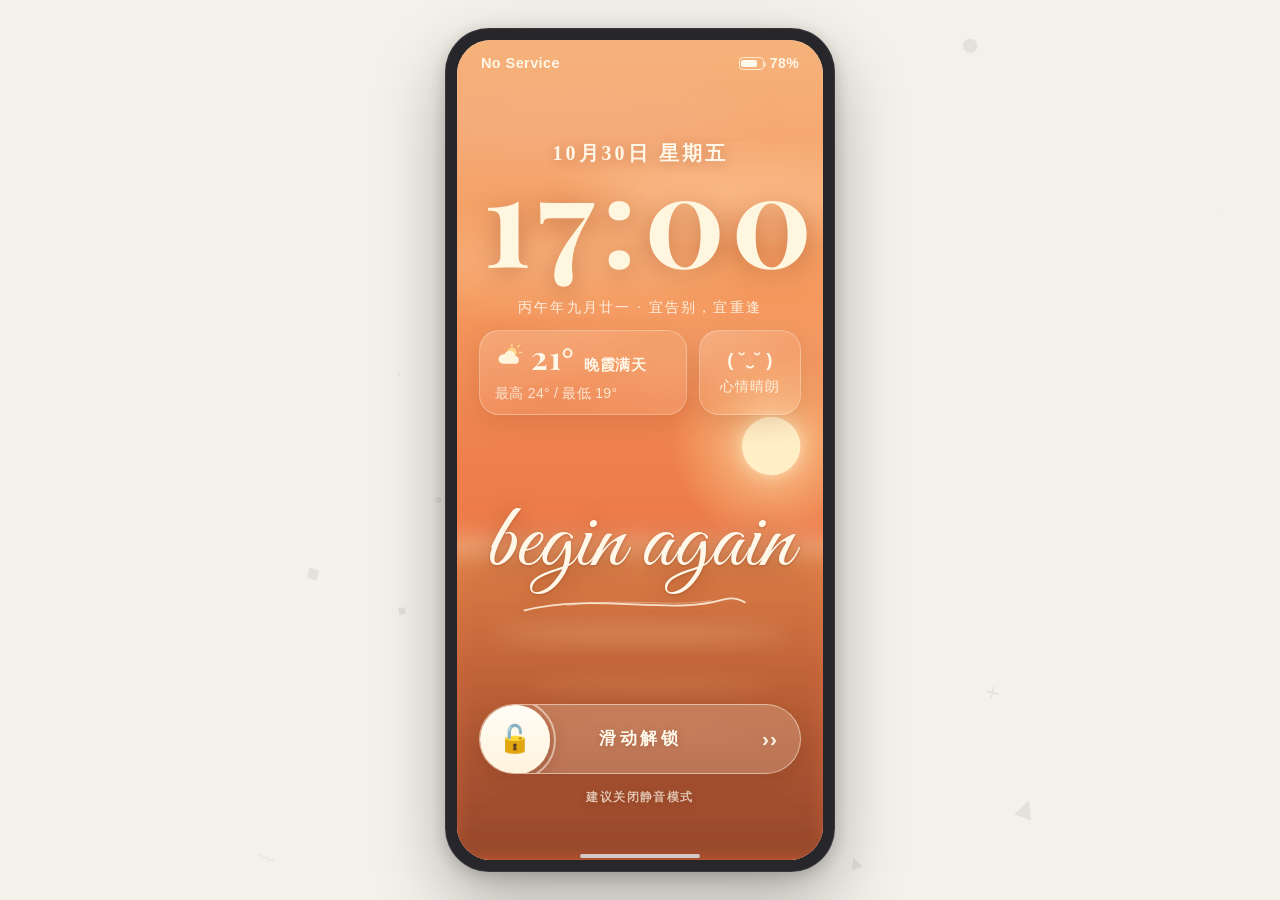
==== index.html @ 0c3914eb "audit: audio recovery, stale comments, dead css -> index.html" ====
<!DOCTYPE html>
<html lang="zh-CN">
<head>
<meta charset="UTF-8" />
<meta name="viewport" content="width=device-width, initial-scale=1.0, maximum-scale=1.0, user-scalable=no" />
<title>Begin Again</title>
<meta name="description" content="一只送给同事们的离职纪念网页小游戏。" />
<link rel="stylesheet" href="style.css?v=20261020p" />
<!-- 工牌照（约 160KB）提前拉取，别等走到终页才开始下载 -->
<link rel="preload" as="image" href="id-photo.svg?v=2" fetchpriority="low" />
</head>
<body>
  <!-- 外框外的孟菲斯几何碎屑（纯装饰，不参与交互） -->
  <div class="decor" id="decor" aria-hidden="true"></div>

  <!-- 穿越预示：短促闪白 -->
  <div class="flash" id="flash" aria-hidden="true"></div>

  <div class="frame-wrap">
    <div class="phone-frame">
      <div class="frame-notch" aria-hidden="true"></div>

      <div class="screen" id="screen">
        <div class="scroll" id="scroll">
          <!-- 各视图由 main.js 从 CONFIG 渲染 -->
          <section class="view" id="view-lock"></section>
          <section class="view bleed" id="view-opening"></section>
          <section class="view" id="view-hall"></section>
          <section class="view" id="view-level1"></section>
          <section class="view" id="view-level2"></section>
          <section class="view" id="view-level3"></section>
          <section class="view" id="view-level4"></section>
          <section class="view" id="view-password"></section>
          <section class="view" id="view-final"></section>
        </div>

        <!-- 音效开关（仅在非开场页显示，避免压住群聊右上角） -->
        <button class="sfx-toggle" id="sfx-toggle" type="button" aria-label="音效开关" aria-pressed="true">
          <svg class="ic-on" viewBox="0 0 24 24" width="17" height="17" aria-hidden="true">
            <path d="M4 9.5v5h3.6L12 18V6L7.6 9.5H4z" fill="currentColor"/>
            <path d="M15.6 9a4.2 4.2 0 0 1 0 6" fill="none" stroke="currentColor" stroke-width="1.7" stroke-linecap="round"/>
            <path d="M18.2 6.6a7.6 7.6 0 0 1 0 10.8" fill="none" stroke="currentColor" stroke-width="1.7" stroke-linecap="round"/>
          </svg>
          <svg class="ic-off" viewBox="0 0 24 24" width="17" height="17" aria-hidden="true">
            <path d="M4 9.5v5h3.6L12 18V6L7.6 9.5H4z" fill="currentColor"/>
            <path d="M16.4 9.6l5 4.8M21.4 9.6l-5 4.8" fill="none" stroke="currentColor" stroke-width="1.7" stroke-linecap="round"/>
          </svg>
        </button>

        <!-- 全局弹窗层（浮窗 / 结果 / 确认框，不算页面跳转） -->
        <div class="overlay" id="overlay">
          <div class="modal-card" id="modal"></div>
        </div>
      </div>

      <div class="frame-homebar" aria-hidden="true"></div>
    </div>
  </div>

<script src="sfx.js?v=20261020p"></script>
<script src="main.js?v=20261020p"></script>
</body>
</html>
---- style.css ----
/* 内嵌子集字体：Playfair Display（数字+冒号，3.8KB）/ Great Vibes（begin again，2KB） */
@font-face{
  font-family:"Playfair Sub";
  src:url("fonts-playfair-subset.woff2") format("woff2");
  font-weight:700; font-style:normal; font-display:swap;
}
@font-face{
  font-family:"Great Vibes Sub";
  src:url("fonts-greatvibes-subset.woff2") format("woff2");
  font-weight:400; font-style:normal; font-display:swap;
}

/* =========================================================
   《begin again》样式表（去重整理版）
   设计语言：米卡其底 + 高饱和撞色，UI 骨架借鉴微信/胶囊
   - 字号阶梯：大头数字 64+ / 标题 24~30 / 正文 15 / 注脚 12~13
   - 阴影克制：只留柔和环境影
   - 颜色全部走 :root CSS 变量（由 main.js 的 THEME 注入）
   ========================================================= */

:root{
  --bg:#F4F0EA; --ink:#1A1A1A; --note:#FFF6D8;
  --muted:#8a8377; --faint:#b6afa3; --card:#ffffff;
  --chatbg:#ededed; --chatheader:#f6f6f6; --self:#95ec69;
  --success:#3DDC84; --danger:#E45D54;
  --frame:#26262b; --frame-radius:44px;
  --radius-sm:12px; --radius-lg:18px; --radius-pill:999px;
  --soft-shadow:0 6px 20px rgba(26,26,26,0.08);
  --lift-shadow:0 14px 34px rgba(26,26,26,0.16);
  --a1:#FFDE59; --a2:#5CE1E6; --a3:#FF5E97; --a4:#A3FF73;
  --cyan:#5CE1E6; --neon:#A3FF73; --purple:#C77DFF;
  --lv-accent:#FFDE59;
}

*{ box-sizing:border-box; }
html,body{ margin:0; padding:0; height:100%; }
html{ overflow:hidden; }
body{
  background:var(--bg);
  font-family:-apple-system,"PingFang SC","HarmonyOS Sans SC","Microsoft YaHei",sans-serif;
  font-size:16px; line-height:1.6; color:var(--ink);
  -webkit-tap-highlight-color:transparent;
  overflow:hidden;
  height:100dvh;
}

/* ---------- 字号阶梯 ---------- */
.t-h1{ font-size:24px; font-weight:800; letter-spacing:.5px; }
.t-body{ font-size:15px; font-weight:400; line-height:1.9; color:#3a362f; }
.t-caption{ font-size:12px; font-weight:400; color:var(--muted); line-height:1.5; }

/* ---------- 孟菲斯碎屑（纯装饰） ---------- */
.decor{ position:fixed; inset:0; overflow:hidden; pointer-events:none; z-index:0; }
.decor i{ position:absolute; display:block; color:rgba(26,26,26,.07); font-style:normal; }

/* ---------- 穿越闪白层 ---------- */
.flash{ position:fixed; inset:0; background:#fff; opacity:0; pointer-events:none; z-index:999; transition:opacity .10s ease; }

/* ---------- 涟漪穿越层（光圈门：扩散铺满 → 收缩消失） ---------- */
.ripple-overlay{ position:absolute; inset:0; pointer-events:none; z-index:200; overflow:hidden; }
.ripple-circle{
  position:absolute; border-radius:50%;
  transform:translate(-50%,-50%) scale(0);
}
/* 实心光圈：一段完整动画——从点击处(--sx,--sy)放大铺满 → 停顿(圆心移到屏幕正中) → 向正中缩小。
   圆心插值完全由 CSS 动画完成，不依赖 JS 时序，首次播放也稳定居中 */
.ripple-circle.iris{ animation:irisGate .9s cubic-bezier(.4,.05,.4,1) forwards; }
@keyframes irisGate{
  0%{ left:var(--sx,50%); top:var(--sy,50%); transform:translate(-50%,-50%) scale(0); }
  44%{ left:var(--sx,50%); top:var(--sy,50%); transform:translate(-50%,-50%) scale(1); }
  56%{ left:50%; top:50%; transform:translate(-50%,-50%) scale(1); }
  100%{ left:50%; top:50%; transform:translate(-50%,-50%) scale(0); }
}
/* 装饰水波环：仅描边，向外扩散淡出 */
.ripple-circle.wave{ background:transparent !important; border:3px solid rgba(255,255,255,.75); }
.ripple-circle.w1{ animation:waveRing .55s ease-out forwards; }
.ripple-circle.w2{ animation:waveRing .55s ease-out .12s forwards; }
@keyframes waveRing{
  0%{ transform:translate(-50%,-50%) scale(0); opacity:.8; }
  100%{ transform:translate(-50%,-50%) scale(.5); opacity:0; }
}

/* ---------- 手机外框 ---------- */
.frame-wrap{ height:100dvh; display:flex; align-items:center; justify-content:center; padding:0; position:relative; z-index:1; overflow:hidden; }
.phone-frame{
  width:390px; height:100dvh; max-height:844px;
  background:var(--frame); border-radius:var(--frame-radius);
  box-shadow:0 30px 70px rgba(0,0,0,0.28), 0 4px 18px rgba(0,0,0,0.18);
  border:1px solid rgba(255,255,255,0.08);
  position:relative; display:flex; flex-direction:column; padding:11px;
}
.frame-notch{ display:none; }
.frame-homebar{
  position:absolute; bottom:13px; left:50%; transform:translateX(-50%);
  height:4px; width:120px; background:#d8d8d8; border-radius:2px; opacity:.9; z-index:5;
}
.screen{ flex:1; background:var(--bg); border-radius:34px; overflow:hidden; position:relative; }
.scroll{ position:absolute; inset:0; }

/* 穿越扭曲动画（斜切 + 爆闪 + 错位抖动，一次 0.8s） */
.phone-frame.glitch{ animation:glitch .8s ease; }
@keyframes glitch{
  0%{ transform:none; filter:none; }
  8%{ transform:skewX(12deg) scaleY(1.04); filter:brightness(2.4) contrast(1.6) saturate(2.2); }
  16%{ transform:skewX(-14deg) scaleX(1.05) translate(8px,-4px); filter:brightness(1.3) hue-rotate(30deg); }
  24%{ transform:skewX(11deg) translate(-9px,5px) scale(1.02); }
  32%{ transform:skewX(-9deg) translate(8px,3px); filter:brightness(1.9) saturate(1.8); }
  44%{ transform:translate(12px,-7px) scaleY(1.02); }
  56%{ transform:translate(-13px,6px) skewX(7deg); }
  70%{ transform:skewX(-6deg) translate(6px,-4px); filter:none; }
  84%{ transform:translate(-4px,2px) skewX(3deg); }
  100%{ transform:none; filter:none; }
}

/* ---------- 视图 ---------- */
.view{
  position:absolute; inset:0; overflow-y:auto; overflow-x:hidden;
  padding:20px 18px 28px;
  opacity:0; visibility:hidden; transition:opacity .28s ease, transform .28s ease;
  transform:translateY(8px); scrollbar-width:none;
}
.view::-webkit-scrollbar{ width:0; height:0; }
.view.active{ opacity:1; visibility:visible; z-index:1; transform:none; }
.view.bleed{ padding:0; }

/* ---------- 音效开关 ---------- */
.sfx-toggle{
  position:absolute; top:12px; right:12px; z-index:150;
  width:34px; height:34px; padding:0; border-radius:999px;
  display:none; align-items:center; justify-content:center;
  background:rgba(255,255,255,.86); border:1px solid rgba(26,26,26,.10);
  color:#1a1a1a; cursor:pointer; font-family:inherit;
  -webkit-backdrop-filter:blur(4px); backdrop-filter:blur(4px);
  transition:opacity .2s ease, transform .12s ease;
}
.screen.sfx-show .sfx-toggle{ display:flex; }
.sfx-toggle:active{ transform:scale(.92); }
.sfx-toggle .ic-off{ display:none; }
.sfx-toggle.muted{ opacity:.5; }
.sfx-toggle.muted .ic-on{ display:none; }
.sfx-toggle.muted .ic-off{ display:block; }
@media(max-width:600px){
  .sfx-toggle{ top:10px; right:10px; width:32px; height:32px; }
}

/* 关卡专用：固定背景层 + 可滚动内容层（背景不随滚动移动） */
#view-level1, #view-level2, #view-level3, #view-level4{ padding:0; overflow:hidden; }
.view-scroll{
  position:absolute; inset:0; overflow-y:auto; overflow-x:hidden;
  padding:20px 18px 28px; scrollbar-width:none; overscroll-behavior:contain;
}
.view-scroll::-webkit-scrollbar{ width:0; height:0; }
.level-bg{ position:absolute; inset:0; z-index:0; overflow:hidden; pointer-events:none; }

/* ---------- 全局弹窗 ---------- */
.overlay{
  position:absolute; inset:0; z-index:200; display:none;
  align-items:center; justify-content:center;
  background:rgba(26,26,26,.38);
  opacity:0; transition:opacity .18s ease;
}
.overlay.show{ display:flex; opacity:1; }
.modal-card{
  position:relative;
  background:linear-gradient(180deg,#ffffff 0%,#faf6f0 100%);
  border-radius:var(--radius-lg); padding:22px 20px;
  width:100%; max-width:320px; max-height:82%; overflow-y:auto; text-align:center;
  box-shadow:var(--lift-shadow); transform:scale(.94); transition:transform .18s ease;
}
.overlay.show .modal-card{ transform:scale(1); }
.modal-card.note-mode{ background:transparent; box-shadow:none; padding:0; max-width:340px; max-height:94%; overflow:visible; }
/* 密码弹窗：弹性自适应，不脱离 overlay 层叠上下文 */
.modal-card.otp-mode{
  max-height:90%; max-width:340px; overflow-y:auto;
}
.overlay.show .modal-card.otp-mode{ transform:scale(1); }
.modal-close{ position:absolute; top:10px; right:12px; font-size:20px; line-height:1; cursor:pointer; background:none; border:none; color:var(--ink); padding:4px; }

/* ---------- 按钮（胶囊、无硬影） ---------- */
.btn{
  display:inline-flex; align-items:center; justify-content:center; gap:8px;
  min-height:48px; padding:0 24px; font-size:15px; font-weight:700; line-height:1.2;
  color:var(--ink); background:transparent; border:2px solid transparent; border-radius:var(--radius-pill);
  cursor:pointer; user-select:none; text-align:center; font-family:inherit;
  transition:transform .12s ease, opacity .2s ease, background .2s ease, box-shadow .2s ease;
}
.btn:active{ transform:scale(.96); }
.btn[disabled]{ opacity:.38; pointer-events:none; }
.btn-primary{ background:var(--ink); color:var(--bg); }
.btn-accent{ background:var(--lv-accent, var(--a1)); color:var(--ink); }
.btn-ghost{ border-color:var(--ink); color:var(--ink); }
.btn-deep{ background:#22463A; color:#fff; }
.btn-block{ width:100%; }
.btn-sm{ min-height:38px; padding:0 16px; font-size:13.5px; }
@media(hover:hover){
  .btn:hover{ transform:translateY(-1px); }
  .btn-primary:hover, .btn-accent:hover{ box-shadow:var(--soft-shadow); }
  .btn:active{ transform:scale(.96); }
}

/* ---------- 关卡页通用 ---------- */
.view-head, .level-head{ position:relative; z-index:1; }
.view-head{ display:flex; align-items:center; gap:12px; margin-bottom:14px; }
.view-head .spacer{ flex:1; }
.level-head{ text-align:center; margin:4px 0 20px; }
.level-head-emoji{ font-size:56px; line-height:1; animation:cardFloat 3s ease-in-out infinite; }
.level-head-title{ font-size:30px; font-weight:800; margin-top:10px; letter-spacing:.5px; }
.level-head-year{ font-size:14px; font-weight:700; color:var(--muted); margin-top:4px; letter-spacing:2px; }
/* 第一、二关：标题与返回按钮沿用大厅的深棕主题色 */
#view-level1 .level-head-title{ color:#6B4520; }
#view-level1 .level-head-year{ color:#A98F72; }
#view-level1 #btn-back{ border-color:#6B4520; color:#6B4520; }
/* 第二关：纯白 */
#view-level2 .level-head-title{ color:#FFFFFF; text-shadow:0 2px 12px rgba(120,90,40,.35); }
#view-level2 .level-head-year{ color:rgba(255,255,255,.82); }
#view-level2 #btn-back{ border-color:#FFFFFF; color:#FFFFFF; }

.story-card{
  position:relative; z-index:1; background:var(--card); border-radius:var(--radius-lg);
  padding:15px 16px; border-left:4px solid var(--lv-accent); margin-bottom:16px;
  box-shadow:var(--soft-shadow);
}
.play-card{
  position:relative; z-index:1; background:var(--card); border-radius:var(--radius-lg);
  padding:18px 16px; margin-bottom:16px; box-shadow:var(--soft-shadow); border:1px solid rgba(0,0,0,.05);
}
.play-title{ text-align:center; font-size:18px; font-weight:800; margin-bottom:8px; color:#2a251f; }

/* 通用弹出动效 / 逐条淡入 */
.pop{ animation:popIn .5s cubic-bezier(.34,1.56,.64,1) both; }
@keyframes popIn{ 0%{ opacity:0; transform:translateY(14px) scale(.96); } 100%{ opacity:1; transform:translateY(0) scale(1); } }
.fade-in{ opacity:0; transform:translateY(12px); transition:opacity 1.15s cubic-bezier(.22,.61,.36,1), transform 1.15s cubic-bezier(.22,.61,.36,1); }
.fade-in.on{ opacity:1; transform:none; }

/* 发光 / 闪烁强调词（全局） */
.glow-word{ font-weight:900; color:#C4890C; animation:glowPulse 1.2s ease-in-out infinite; }
@keyframes glowPulse{ 0%,100%{ text-shadow:0 0 6px rgba(255,200,60,.55); } 50%{ text-shadow:0 0 18px rgba(255,190,40,.95), 0 0 32px rgba(255,170,30,.5); } }
.red-flash{ font-weight:900; color:#D32F2F; animation:redFlash 1s ease-in-out infinite; }
@keyframes redFlash{ 0%,100%{ text-shadow:0 0 4px rgba(211,47,47,.4); } 50%{ text-shadow:0 0 14px rgba(255,60,60,.9), 0 0 26px rgba(255,30,30,.5); } }
.orange-flash{ font-weight:900; color:#FF7A18; animation:orangeFlash 1s ease-in-out infinite; }
@keyframes orangeFlash{
  0%,100%{ text-shadow:0 0 4px rgba(255,122,24,.45); }
  50%{ text-shadow:0 0 14px rgba(255,150,40,.95), 0 0 26px rgba(255,110,0,.55); }
}

/* =========================================================
   页面 A：微信群聊
   ========================================================= */
#view-opening{ background:var(--chatbg); }
.chat{ display:flex; flex-direction:column; min-height:100%; }
.chat-head{
  position:sticky; top:0; z-index:6;
  background:var(--chatheader); border-bottom:1px solid rgba(0,0,0,.06);
  display:flex; align-items:center; justify-content:space-between;
  padding:16px 12px; min-height:56px;
}
.chat-head .nav{ width:28px; font-size:21px; color:var(--ink); text-align:center; line-height:1; flex:0 0 auto; }
.chat-head .gc{ font-weight:600; font-size:16px; letter-spacing:.3px; text-align:center; flex:1; }
.chat-head .more{ width:28px; font-size:15px; color:var(--ink); text-align:center; letter-spacing:2px; flex:0 0 auto; }
.chat-body{ padding:14px 14px 22px; display:flex; flex-direction:column; gap:16px; flex:1; }
.msg{ display:flex; gap:9px; align-items:flex-start; }
.msg.self{ flex-direction:row-reverse; }
.avatar{
  width:40px; height:40px; flex:0 0 auto; border-radius:8px; background:#fff;
  display:flex; align-items:center; justify-content:center; font-size:19px; line-height:1;
  box-shadow:0 1px 3px rgba(0,0,0,.14); overflow:hidden;
}
.bubble{
  max-width:78%; min-width:0; padding:10px 13px; border-radius:10px;
  background:#fff; font-size:15px; line-height:1.6; color:#1a1a1a;
  white-space:pre-line; position:relative; box-shadow:0 1px 2px rgba(0,0,0,.08);
}
.bubble::after{ content:''; position:absolute; top:12px; left:-5px; width:0; height:0; border:5px solid transparent; border-right-color:#fff; border-left:0; }
.msg.self .bubble{ background:var(--self); }
.msg.self .bubble::after{ left:auto; right:-5px; border:5px solid transparent; border-left-color:var(--self); border-right:0; }

/* 点赞：逐个弹出，内嵌气泡里的浅灰小框 */
.like-box{
  margin-top:9px; padding:3px 10px; border-radius:10px;
  background:rgba(0,0,0,.055); display:flex; align-items:center; gap:4px; min-height:24px; width:max-content;
}
.like-count{ font-size:11px; color:var(--muted); margin-left:6px; letter-spacing:.2px; }
.bubble.has-likes{ max-width:82%; }
.like-pop{
  display:inline-block; font-size:15px; line-height:1;
  animation:likePop .5s cubic-bezier(.34,1.56,.64,1) both;
}
@keyframes likePop{ 0%{ transform:scale(0) translateY(5px); opacity:0; } 55%{ transform:scale(1.4) translateY(0); opacity:1; } 100%{ transform:scale(1) translateY(0); opacity:1; } }

/* 系统提示（粉红闪烁） */
.sys-alert{ display:flex; justify-content:center; margin:6px 0 2px; }
.sys-alert .pill{
  font-size:12.5px; font-weight:600; color:var(--danger);
  padding:6px 14px; border-radius:999px; background:rgba(255,94,151,.14);
  animation:warnFlash 1s ease-in-out infinite;
}
@keyframes warnFlash{
  0%,100%{ opacity:1; background:rgba(255,94,151,.14); }
  50%{ opacity:.7; background:rgba(255,94,151,.28); }
}

/* 内心 OS：斜体居中旁白（无框） */
.mono{ text-align:center; margin:6px 8px; }
.mono p{ margin:0; font-style:italic; font-size:14.5px; color:var(--muted); line-height:1.8; }
.mono-b{ display:inline-block; }
.hl{ color:var(--danger); font-weight:900; }

/* 引导：虚线框 + 棕色按钮 */
.guide{ margin:2px 4px 4px; }
.guide .guide-box{
  background:transparent; border:2px dashed rgba(26,26,26,.35); border-radius:16px;
  padding:16px 14px; text-align:center;
}
.guide-text{ font-size:14.5px; color:#7B5A3A; font-weight:700; line-height:1.9; margin-bottom:14px; white-space:pre-line; }
.guide #btn-enter{ background:linear-gradient(135deg,#A9743B 0%,#7E5428 100%); color:#fff; border:none; }

/* =========================================================
   页面 B：回忆大厅（2×2 网格，撞色卡片）
   ========================================================= */
.hall{ position:relative; padding-top:30px; }
/* 三个大小不同、位置不同的光晕 */
.hall-glow{
  position:absolute; top:-46px; left:50%; transform:translateX(-50%);
  width:130%; height:230px; background:radial-gradient(ellipse at top, var(--a3) 0%, rgba(255,94,151,0) 62%);
  opacity:.16; pointer-events:none;
}
.hall-glow.g2{
  top:30%; left:15%; transform:none;
  width:200px; height:200px; border-radius:50%;
  background:radial-gradient(circle, var(--a1) 0%, rgba(255,216,89,0) 65%);
  opacity:.1;
  animation:glowDrift 14s ease-in-out infinite alternate;
}
.hall-glow.g3{
  top:50%; right:10%; transform:none;
  width:260px; height:260px; border-radius:50%;
  background:radial-gradient(circle, var(--purple) 0%, rgba(180,120,255,0) 65%);
  opacity:.08;
  animation:glowDrift 18s ease-in-out infinite alternate-reverse;
}
@keyframes glowDrift{ from{ transform:translate(0,0);} to{ transform:translate(20px,-15px);} }
.hall-decor{ position:absolute; inset:0; overflow:hidden; pointer-events:none; z-index:0; }
.hall-decor i{
  position:absolute; border-radius:50%; opacity:.32; animation:drift 6s ease-in-out infinite;
  box-shadow:0 0 10px rgba(0,0,0,.05);
}
@keyframes drift{ 0%,100%{ transform:translateY(0); } 50%{ transform:translateY(-18px); } }
.hall-title, .hall-sub, .lvl-grid, .hall-door{ position:relative; z-index:1; }
.hall-title{ text-align:center; margin:0 0 8px; font-size:30px; font-weight:900; }
.hall-sub{ text-align:center; margin:0 0 22px; }
.lvl-grid{ display:grid; grid-template-columns:1fr 1fr; gap:18px; }
.level-card{
  border-radius:var(--radius-lg); padding:24px 12px 20px;
  display:flex; flex-direction:column; align-items:center; text-align:center; gap:9px;
  background:var(--lv-accent); color:var(--ink); cursor:pointer;
  box-shadow:var(--soft-shadow); border:1px solid rgba(255,255,255,.35);
  transition:transform .18s cubic-bezier(.34,1.56,.64,1), background .25s ease, box-shadow .2s ease;
}
.level-card.open:hover, .level-card.done:hover{ transform:translateY(-5px); box-shadow:var(--lift-shadow); }
.level-card:active{ transform:scale(.97); }
.level-card.locked{
  background:#ece9e3; color:#b0aaa0; cursor:not-allowed; box-shadow:none; border-color:rgba(0,0,0,.05);
  background-image:repeating-linear-gradient(45deg, rgba(0,0,0,.03) 0 6px, transparent 6px 12px);
}
.level-card.locked:active{ transform:none; }
.level-card.done{ background:var(--lv-accent); border-color:rgba(255,255,255,.65); }
.level-card.just-done{ animation:donePop .55s cubic-bezier(.34,1.56,.64,1); }
@keyframes donePop{ 0%{ transform:scale(1.14); box-shadow:var(--lift-shadow); } 100%{ transform:scale(1); } }
.lc-year{ font-size:12px; font-weight:700; letter-spacing:1px; color:rgba(26,26,26,.5); margin-top:-10px; }
.level-card.locked .lc-year{ color:rgba(176,170,160,.9); }
/* 第四关深绿底，年份用灰白色 */
.level-card:nth-child(4) .lc-year{ color:rgba(255,255,255,.75); }
.level-card:nth-child(4).done .lc-year{ color:rgba(255,255,255,.8); }
.level-card:nth-child(4).locked .lc-year{ color:rgba(176,170,160,.9); }
.lc-emoji{ font-size:47px; line-height:1; animation:cardFloat 3s ease-in-out infinite; }
.level-card.locked .lc-emoji{ animation:none; opacity:.9; }
.level-card.done .lc-emoji{ filter:none; animation:cardFloat 3s ease-in-out infinite; }
.level-card:nth-child(1) .lc-emoji{ animation-delay:0s; }
.level-card:nth-child(2) .lc-emoji{ animation-delay:.4s; }
.level-card:nth-child(3) .lc-emoji{ animation-delay:.8s; }
.level-card:nth-child(4) .lc-emoji{ animation-delay:1.2s; }
@keyframes cardFloat{ 0%,100%{ transform:translateY(0) rotate(-2deg); } 50%{ transform:translateY(-10px) rotate(2deg); } }
.lc-title{ font-size:16px; font-weight:800; color:var(--ink); }
/* 各关标题与碎片文字颜色：与主题色适配 */
.level-card:nth-child(1) .lc-title,
.level-card:nth-child(1) .lc-frag{ color:#1A1A1A; }
.level-card:nth-child(2) .lc-title,
.level-card:nth-child(2) .lc-frag{ color:#08304F; }
.level-card:nth-child(3) .lc-title,
.level-card:nth-child(3) .lc-frag{ color:#6B0A28; }
.level-card:nth-child(4) .lc-title,
.level-card:nth-child(4) .lc-frag{ color:#fff; }
.level-card.locked .lc-title{ color:#b0aaa0; }
.lc-frag{
  display:inline-flex; align-items:center; gap:3px; font-size:11.5px; font-weight:700;
  background:var(--lv-accent); border-radius:999px; padding:4px 11px;
  box-shadow:0 0 0 1px rgba(255,255,255,.5);
}
.level-card.done .lc-frag{ animation:fragPop .5s ease; }
@keyframes fragPop{ 0%{ transform:scale(.5); } 60%{ transform:scale(1.18); } 100%{ transform:scale(1); } }

/* 终极密码门：轻盈神秘风 */
.hall-door{
  margin-top:22px; text-align:center; padding:20px 16px; border-radius:var(--radius-lg);
  border:2px dashed rgba(140,100,220,.3); background:linear-gradient(135deg,rgba(250,248,255,.6),rgba(248,244,252,.5));
  transition:all .3s ease; cursor:not-allowed;
  position:relative; overflow:hidden;
}
.hall-door::before{
  content:""; position:absolute; inset:0;
  background:radial-gradient(circle at 50% 0%, rgba(160,120,255,.06), transparent 70%);
  pointer-events:none;
}
.hall-door .door-ico{ font-size:30px; line-height:1; filter:drop-shadow(0 0 4px rgba(140,100,220,.25)); }
.hall-door .door-title{ font-size:15px; font-weight:700; margin-top:6px; color:rgba(120,90,180,.45); letter-spacing:1px; }
.hall-door .door-sub{ font-size:12px; color:rgba(130,110,170,.35); margin-top:2px; }
.hall-door.ready{
  border:2px solid rgba(140,100,220,.45);
  background:linear-gradient(135deg,rgba(252,250,255,.85),rgba(245,240,252,.75));
  cursor:pointer;
  box-shadow:0 4px 16px rgba(140,100,220,.12), inset 0 0 20px rgba(160,120,255,.04);
}
.hall-door.ready .door-title{ color:rgba(110,70,180,.7); text-shadow:0 0 6px rgba(160,120,255,.2); }
.hall-door.ready .door-sub{ color:rgba(130,100,180,.5); }
.hall-door.ready .door-ico{ animation:doorPulse 1.4s ease-in-out infinite; filter:drop-shadow(0 0 8px rgba(160,120,255,.4)); }
@keyframes doorPulse{ 0%,100%{ transform:scale(1);} 50%{ transform:scale(1.1);} }

/* =========================================================
   关卡 1：拨号
   ========================================================= */
.dial-hint{ text-align:center; font-size:12px; color:var(--muted); margin-bottom:12px; min-height:18px; }
.keypad{ display:grid; grid-template-columns:repeat(3,1fr); gap:8px; margin-bottom:8px; }
.key{
  min-height:48px; font-size:19px; font-weight:600; background:var(--card);
  border:1px solid rgba(0,0,0,.08); border-radius:16px; cursor:pointer; box-shadow:var(--soft-shadow);
  transition:transform .1s ease, background .15s ease; font-variant-numeric:tabular-nums; font-family:inherit; color:var(--ink);
}
.key:active{ transform:scale(.93); background:var(--lv-accent); }
.key.ghost{ background:transparent; box-shadow:none; color:var(--faint); }

.digit-row{ display:flex; justify-content:center; align-items:center; gap:6px; margin:10px 0 4px; }
.digit-box{
  width:28px; height:38px; border:2px solid rgba(26,26,26,.15); border-radius:8px;
  display:flex; align-items:center; justify-content:center; font-size:20px; font-weight:800;
  background:#fff; color:var(--ink); font-variant-numeric:tabular-nums;
}
.digit-box.filled{ border-color:var(--lv-accent); background:var(--lv-accent); }
.digit-sep{ font-size:22px; font-weight:800; color:var(--muted); margin:0 3px; }

/* 电话簿浮窗（便签纸 + 大头针 + 环形倒计时） */
.note{
  position:relative; background:var(--note); border-radius:12px; padding:22px 14px 12px;
  transform:rotate(-1.2deg); box-shadow:var(--lift-shadow);
  animation:noteIn .4s cubic-bezier(.34,1.56,.64,1);
}
@keyframes noteIn{ 0%{ transform:scale(.55) rotate(-8deg); opacity:0; } 100%{ transform:scale(1) rotate(-1.2deg); opacity:1; } }
.note .tape{ position:absolute; top:-9px; left:50%; transform:translateX(-50%); width:66px; height:18px; background:rgba(247,232,192,.9); border:1px solid rgba(26,26,26,.12); border-radius:3px; }
.note .pin{ position:absolute; top:-12px; left:50%; transform:translateX(-50%); font-size:16px; z-index:3; line-height:1; }
.note-close{ position:absolute; top:8px; right:10px; font-size:20px; cursor:pointer; background:none; border:none; color:var(--ink); padding:2px 6px; }
.note-title{ text-align:center; font-weight:800; font-size:16px; margin:0 0 6px; }
.note-timer{ position:relative; width:40px; height:40px; border-radius:50%; margin:4px auto 6px; }
.timer-ring{ position:absolute; inset:0; border-radius:50%; background:conic-gradient(var(--lv-accent) 100%, rgba(0,0,0,.08) 0); transition:background .1s linear; }
.timer-ring::after{ content:''; position:absolute; inset:6px; border-radius:50%; background:var(--note); }
.timer-num{ position:absolute; inset:0; display:flex; align-items:center; justify-content:center; font-size:16px; font-weight:800; color:var(--ink); z-index:1; }
.note-list{ text-align:left; font-size:13px; display:grid; grid-template-columns:1fr 1fr; gap:0 12px; }
.note-list .nr{ display:flex; justify-content:space-between; gap:6px; padding:3px 2px; border-bottom:1px dashed rgba(26,26,26,.18); font-variant-numeric:tabular-nums; }

/* =========================================================
   关卡 2：稿纸 + 倒计时
   ========================================================= */
.paper{ background:#fff; border-radius:12px; padding:16px 14px; font-family:ui-monospace,SFMono-Regular,Consolas,monospace; box-shadow:var(--soft-shadow); border:1px solid rgba(0,0,0,.05); }
.paper-title{ text-align:center; font-weight:700; letter-spacing:1px; margin-bottom:8px; font-size:17px; }
.paper-body{
  white-space:pre-wrap; word-break:break-all; line-height:26px; font-size:15px; letter-spacing:0;
  min-height:156px; max-height:156px; overflow:hidden; position:relative;
}
.cursor{ display:inline-block; width:9px; height:15px; background:var(--ink); vertical-align:-3px; animation:blink 1s steps(1) infinite; }
@keyframes blink{ 50%{ opacity:0; } }
.paper.shake{ animation:shake .1s ease; }
@keyframes shake{ 0%{ transform:translateX(0);} 40%{ transform:translateX(1px);} 60%{ transform:translateX(-1px);} 100%{ transform:translateX(0);} }
.cd{ font-size:15px; font-weight:800; text-align:center; margin:12px 0 4px; font-variant-numeric:tabular-nums; letter-spacing:1px; }
.pbar-wrap{ height:14px; background:rgba(26,26,26,.06); border-radius:999px; overflow:hidden; margin:10px 0 12px; }
.pbar{ height:100%; width:0%; background:var(--lv-accent); border-radius:999px; transition:width .15s ease; }
.done-stamp{ text-align:center; font-weight:900; color:#1a7f4b; font-size:15px; margin-top:6px; }
.l2-count{ text-align:center; font-weight:800; font-size:14px; color:#2a251f; margin-bottom:12px; }
.l2-keybtn{ display:flex; max-width:240px; margin:0 auto; font-size:17px; }
.l2-keybtn .kbd-emoji{ font-size:24px; }

/* =========================================================
   关卡 3：节拍点击（舞台）
   ========================================================= */
.lv3-hint{ text-align:center; white-space:pre-line; line-height:1.7; font-size:13px; color:var(--muted); margin-bottom:10px; }
/* 舞台尺寸：用百分比而非 vw，保证手机框内 / 全屏手机上都正确 */
.stage{
  position:relative;
  width:min(300px, calc(100% - 16px));
  aspect-ratio:1/1; height:auto;
  margin:6px auto 4px; touch-action:manipulation;
}
@supports not (aspect-ratio:1/1){ .stage{ height:300px; } }

/* =========================================================
   关卡 3 视觉人格：去掉白卡片，舞台直接站在 Party 底上
   ========================================================= */
.l3-hud{
  position:relative; z-index:2; display:flex; justify-content:center; gap:8px;
  margin:14px 0 12px;
}
.l3-hud-item{
  flex:1 1 0; min-width:0; text-align:center;
  padding:7px 4px 8px; border-radius:12px;
  background:rgba(30,0,45,.34); border:1px solid rgba(255,255,255,.18);
  -webkit-backdrop-filter:blur(4px); backdrop-filter:blur(4px);
}
.l3-hud-k{ display:block; font-size:10.5px; letter-spacing:1.2px; color:rgba(255,255,255,.62); line-height:1.4; }
.l3-hud-v{
  display:block; font-size:17px; font-weight:800; color:#fff; line-height:1.25;
  font-variant-numeric:tabular-nums; text-shadow:0 1px 8px rgba(255,120,200,.5);
}
.l3-hud-v.bump{ animation:hudBump .32s cubic-bezier(.34,1.56,.64,1); }
@keyframes hudBump{ 0%{ transform:scale(1);} 45%{ transform:scale(1.35);} 100%{ transform:scale(1);} }
.l3-hud-v.rank-S{ color:#A3FF73; }
.l3-hud-v.rank-A{ color:#5CE1E6; }
.l3-hud-v.rank-B{ color:#FFDE59; }
.l3-hud-v.rank-C{ color:#FF9BB5; }

/* 「IT'S SHOW TIME」：亮黄 → 红 → 浅白 循环（不再出现和背景糊在一起的黑色） */
#view-level3 .showtime{ animation:showtimeLv3 1.6s linear infinite; }
@keyframes showtimeLv3{
  0%  { color:#FFE45E; text-shadow:0 0 16px rgba(255,225,90,.95), 0 1px 6px rgba(60,0,80,.5); }
  33% { color:#FF3B4E; text-shadow:0 0 18px rgba(255,60,80,.95), 0 1px 6px rgba(60,0,80,.5); }
  66% { color:#FFFFFF; text-shadow:0 0 14px rgba(255,255,255,.95), 0 1px 6px rgba(60,0,80,.5); }
  100%{ color:#FFE45E; text-shadow:0 0 16px rgba(255,225,90,.95), 0 1px 6px rgba(60,0,80,.5); }
}

/* 节目单：半透明深色玻璃卡，压住花哨背景 */
#view-level3 .story-card{
  background:rgba(38,2,58,.34);
  border-left-color:#FFD1E6;
  border:1px solid rgba(255,255,255,.16);
  -webkit-backdrop-filter:blur(5px); backdrop-filter:blur(5px);
  box-shadow:0 6px 22px rgba(50,0,70,.25);
}
#view-level3 .story-card .t-body{ color:#fff; text-shadow:0 1px 6px rgba(60,0,80,.45); }

/* 节目单海报式标题：字号/字重/字距与前三关一致，只保留白色与投影（否则压不住花哨底） */
#view-level3 .level-head-title{
  font-size:30px; font-weight:800; font-style:normal; letter-spacing:.5px;
  color:#fff;
  text-shadow:0 2px 0 #6A1180, 0 3px 14px rgba(70,0,80,.6), 0 0 22px rgba(255,140,215,.45);
}
#view-level3 .level-head-year{ color:rgba(255,255,255,.9); letter-spacing:3px; }

/* 天鹅绒幕布：闭幕时罩住整个舞台，点 MUSIC 向两侧拉开 */
.stage .velvet-wrap{
  position:absolute; inset:0; z-index:6; overflow:hidden;
  border-radius:18px; pointer-events:none;
  box-shadow:0 12px 32px rgba(60,0,70,.4), inset 0 0 0 1px rgba(255,255,255,.12);
}
.stage .velvet{
  position:absolute; top:0; width:50.5%; height:100%;
  background:#6E0F3A;
  transition:transform 1.15s cubic-bezier(.62,.02,.34,1);
}
.stage .velvet::after{
  content:""; position:absolute; inset:0;
  background:repeating-linear-gradient(90deg, rgba(255,255,255,.10) 0 7px, rgba(0,0,0,.20) 7px 17px);
}
.stage .velvet::before{
  content:""; position:absolute; left:0; right:0; top:0; height:14px;
  background:linear-gradient(180deg, rgba(0,0,0,.32), rgba(0,0,0,0));
}
.stage .velvet.vl{ left:0; }
.stage .velvet.vr{ right:0; }
.stage.opened .velvet.vl{ transform:translateX(-101%); }
.stage.opened .velvet.vr{ transform:translateX(101%); }
.stage.opened .velvet-wrap{ box-shadow:none; }

/* PERFECT 时地板光柱瞬间拔高 */
.bg-3 .floor-glow{ transition:opacity .3s ease, transform .3s ease, filter .3s ease; transform-origin:50% 100%; }
.bg-3.beam .floor-glow{ opacity:1; filter:blur(20px); transform:scaleY(2.4) scaleX(1.3); }

/* Party 底上的说明文字改白 */
#view-level3 .lv3-hint{ color:rgba(255,255,255,.92); text-shadow:0 1px 6px rgba(60,0,80,.5); }
#view-level3 .lv3-progress{ color:rgba(255,255,255,.9); text-shadow:0 1px 6px rgba(60,0,80,.5); }
#view-level3 .view-head{ position:relative; z-index:4; }

@media(max-width:600px){
  #view-level3 .level-head-title{ font-size:30px; }
  .l3-hud-v{ font-size:16px; }
  .l3-hud-item{ padding:6px 2px 7px; }
}

/* =========================================================
   关卡专属背景特效
   ========================================================= */

/* ---------- 第 1 关：办公室晨光（百叶窗光带 + 漂浮小物） ---------- */
.bg-1{ background:linear-gradient(180deg,#FDF5DF 0%,#F6EFDD 45%,#F4F0EA 100%); }
.bg-1 .blinds{
  position:absolute; inset:-30% -50%;
  background:repeating-linear-gradient(112deg,
    rgba(255,255,255,0) 0 42px,
    rgba(255,255,255,.30) 42px 58px,
    rgba(255,240,190,.20) 58px 62px);
  animation:bgDrift 16s ease-in-out infinite alternate;
}
@keyframes bgDrift{ from{ transform:translateX(-4%);} to{ transform:translateX(4%);} }
.bg-1 .float-item{
  position:absolute; opacity:.16; font-style:normal;
  animation:officeFloat 9s ease-in-out infinite;
}
@keyframes officeFloat{ 0%,100%{ transform:translateY(0) rotate(-4deg);} 50%{ transform:translateY(-16px) rotate(5deg);} }
/* 阳光金色尘埃：在百叶窗光带里缓缓上升、闪烁 */
.bg-1 .dust-field{ position:absolute; inset:0; pointer-events:none; overflow:hidden; }
.bg-1 .dust{
  position:absolute; border-radius:50%; background:rgba(255,225,130,.7);
  box-shadow:0 0 3px rgba(255,220,100,.5);
  animation-name:dustRise; animation-timing-function:ease-out; animation-iteration-count:infinite;
}
@keyframes dustRise{
  0%   { transform:translateY(0) scale(.5); opacity:0; }
  15%  { opacity:.8; }
  85%  { opacity:.6; }
  100% { transform:translateY(calc(-1 * var(--rise,200px))) scale(1.2); opacity:0; }
}
/* 拨号按键声波（挂在 screen 上，从按键位置荡开） */
.tap-wave{
  position:absolute; z-index:60; width:150px; height:150px; border-radius:50%; pointer-events:none;
  border:2px solid rgba(230,170,30,.75);
  transform:translate(-50%,-50%) scale(.1);
  animation:tapWave .65s ease-out forwards;
}
@keyframes tapWave{
  0%{ opacity:.85; transform:translate(-50%,-50%) scale(.1);}
  100%{ opacity:0; transform:translate(-50%,-50%) scale(1);}
}

/* ---------- 第 2 关：午后天色（整屏从午后蓝渐变到五点金） ---------- */
/* 天色双层：午后蓝在上、晚霞金在下，用 --warm 交叉淡化 */
.bg-2 .sky{ position:absolute; inset:0; }
.bg-2 .sky-day{
  background:linear-gradient(180deg,#7EC0F5 0%,#BFE3FF 55%,#E9F6FF 100%);
  opacity:calc(1 - var(--warm,0));
}
.bg-2 .sky-dusk{
  background:linear-gradient(180deg,#FF9E5E 0%,#FFC079 55%,#FFE7BC 100%);
  opacity:var(--warm,0);
}
/* 太阳：倒计时开始后沿抛物线从左上划过天顶、落到右上（尺寸放大到 88px） */
.bg-2 .win-sun{
  position:absolute; left:5%; top:25%; margin-left:-44px; width:88px; height:88px; border-radius:50%;
  background:radial-gradient(circle,#FFFBE6 0%,#FFE08A 55%,#FFC24D 78%,rgba(255,190,70,.35) 100%);
  box-shadow:0 0 34px rgba(255,215,105,.9), 0 0 70px rgba(255,196,80,.55);
  opacity:.95;
}
.bg-2.sun-run .win-sun{ animation:sunArc var(--cd,5s) linear forwards; }
.bg-2.sun-freeze .win-sun{ animation-play-state:paused; }
/* 抛物线 y=0.0065*(x-50)^2+12，9 个采样点保证圆润弧线（太阳放大后弧线相应压低） */
@keyframes sunArc{
  0%    { left:5%;     top:25%;   transform:scale(.88); }
  12.5% { left:16.25%; top:19.2%; transform:scale(.91); }
  25%   { left:27.5%;  top:15.4%; transform:scale(.94); }
  37.5% { left:38.75%; top:13.1%; transform:scale(.97); }
  50%   { left:50%;    top:12%;   transform:scale(1);   }
  62.5% { left:61.25%; top:13.1%; transform:scale(.97); }
  75%   { left:72.5%;  top:15.4%; transform:scale(.94); }
  87.5% { left:83.75%; top:19.2%; transform:scale(.91); }
  100%  { left:95%;    top:25%;   transform:scale(.88); }
}
.bg-2 .cloud{ position:absolute; font-size:24px; opacity:.45; animation:cloudDrift linear infinite; z-index:1; }
.bg-2 .cloud.c1{ top:12%; left:-12%; animation-duration:15s; }
.bg-2 .cloud.c2{ top:26%; left:-20%; animation-duration:20s; font-size:18px; animation-delay:-7s; }
.bg-2 .cloud.c3{ top:6%; left:-25%; animation-duration:24s; font-size:15px; animation-delay:-3s; }
@keyframes cloudDrift{ from{ transform:translateX(0);} to{ transform:translateX(460px);} }
.bg-2.danger{ animation:heatEdge .6s ease-in-out infinite; }
@keyframes heatEdge{
  0%,100%{ box-shadow: inset 0 0 50px rgba(255,120,40,.22);}
  50%{ box-shadow: inset 0 0 100px rgba(255,70,30,.45);}
}
.bg-2.overtime{ filter:saturate(.6) brightness(.82); }
/* 敲键迸出的字符火星 */
.spark{
  position:absolute; z-index:60; pointer-events:none; font-weight:900; font-size:14px;
  color:#ffd88a; text-shadow:0 0 6px rgba(255,180,60,.85);
  animation:sparkFly .62s ease-out forwards;
}
@keyframes sparkFly{
  0%{ opacity:1; transform:translate(-50%,-50%) translate(0,0) scale(1);}
  100%{ opacity:0; transform:translate(-50%,-50%) translate(var(--dx),var(--dy)) scale(.4);}
}

/* ---------- 第 3 关：年会舞台（紫粉 Party 底 + 摇摆追光 + 镜面地板） ---------- */
.bg-3{ background:linear-gradient(180deg,#8B2FF0 0%,#C026B8 38%,#E63A96 70%,#FF7A9A 100%); }
.bg-3 .curtain{
  position:absolute; inset:0;
  background:repeating-linear-gradient(90deg, rgba(60,0,80,.14) 0 26px, rgba(255,255,255,.07) 26px 52px);
}
.bg-3 .spots{ position:absolute; inset:0; opacity:.6; transition:opacity .4s ease; }
.bg-3.live .spots{ opacity:1; animation:beatPulse .9s ease-in-out infinite; }
@keyframes beatPulse{ 0%,100%{ opacity:.62;} 50%{ opacity:1;} }
.bg-3 .spot{
  position:absolute; top:-6%; width:180px; height:80%;
  transform-origin:50% 0%;
  clip-path:polygon(44% 0,56% 0,100% 100%,0 100%);
  filter:blur(7px); mix-blend-mode:screen;
}
.spot-l{ left:5%; background:linear-gradient(180deg, rgba(120,240,255,.55), rgba(92,225,230,.18) 55%, transparent 80%); animation:spotSwayL 3.1s ease-in-out infinite alternate; }
.spot-c{ left:50%; margin-left:-90px; background:linear-gradient(180deg, rgba(255,255,255,.6), rgba(255,94,151,.22) 55%, transparent 80%); animation:spotSwayC 2.6s ease-in-out infinite alternate; }
.spot-r{ right:5%; background:linear-gradient(180deg, rgba(230,150,255,.55), rgba(199,125,255,.18) 55%, transparent 80%); animation:spotSwayR 2.9s ease-in-out infinite alternate; }
@keyframes spotSwayL{ from{ transform:rotate(-9deg);} to{ transform:rotate(11deg);} }
@keyframes spotSwayC{ from{ transform:rotate(7deg);} to{ transform:rotate(-7deg);} }
@keyframes spotSwayR{ from{ transform:rotate(10deg);} to{ transform:rotate(-10deg);} }
.bg-3 .floor-glow{ position:absolute; bottom:2%; width:52%; height:13%; border-radius:50%; filter:blur(16px); opacity:.5; }
.floor-glow.g1{ left:2%; background:#5CE1E6; }
.floor-glow.g2{ left:24%; background:#FFD1E6; }
.floor-glow.g3{ right:2%; background:#D9A6FF; }
.bg-3 .stage-floor{
  position:absolute; left:0; right:0; bottom:0; height:20%;
  background:linear-gradient(180deg, transparent, rgba(120,20,130,.22) 40%, rgba(70,8,80,.55));
}
/* Party 底上的页头文字：白色才看得清 */
#view-level3 .level-head-title{ color:#fff; text-shadow:0 2px 12px rgba(70,0,80,.5); }
/* 第四关：深绿底 + 白字 */
#view-level4 .level-head-title{ color:#FFFFFF; text-shadow:0 2px 14px rgba(0,0,0,.35); }
#view-level4 .level-head-year{ color:rgba(220,255,238,.8); }
#view-level4 #btn-back{ border-color:rgba(255,255,255,.85); color:#FFFFFF; }
#view-level3 .level-head-year{ color:rgba(255,255,255,.92); }
#view-level3 .btn-ghost{
  color:#fff; border-color:rgba(255,255,255,.65); background:rgba(255,255,255,.14);
}
.bg-3 .aud-star{
  position:absolute; border-radius:50%; background:rgba(255,255,255,.85);
  animation:audTwinkle 3s ease-in-out infinite;
}
@keyframes audTwinkle{ 0%,100%{ opacity:.08;} 50%{ opacity:.55;} }
/* PERFECT：舞台中心光波 + 音符飞起（挂在 stage 内） */
.stage-wave{
  position:absolute; left:50%; top:50%; width:150px; height:150px; margin:-75px 0 0 -75px;
  border:3px solid rgba(255,255,255,.9); border-radius:50%; pointer-events:none;
  animation:stageWave .7s ease-out forwards;
}
@keyframes stageWave{ 0%{ transform:scale(.3); opacity:.95;} 100%{ transform:scale(2.2); opacity:0;} }
.note-fly{
  position:absolute; left:50%; top:50%; pointer-events:none; font-size:18px;
  animation:noteFly 1s ease-out forwards;
}
@keyframes noteFly{
  0%{ opacity:0; transform:translate(-50%,-50%) translateY(0) translateX(0) scale(.6);}
  20%{ opacity:1;}
  100%{ opacity:0; transform:translate(-50%,-50%) translateY(-95px) translateX(var(--nx,0)) scale(1.2);}
}

/* ---------- 第 4 关：黄昏回忆（暖橙夕阳 + 极淡回忆） ---------- */
.bg-4{ background:linear-gradient(180deg,#26432F 0%,#18301F 45%,#0D1F14 100%); }
.bg-4 .sun{
  position:absolute; top:4%; right:-10%; width:170px; height:170px; border-radius:50%;
  background:radial-gradient(circle, rgba(206,255,226,.34), rgba(150,230,190,.12) 55%, transparent 72%);
}
.bg-4 .rays{
  position:absolute; inset:-30% -50%;
  background:repeating-linear-gradient(108deg,
    rgba(255,255,255,0) 0 70px, rgba(198,255,224,.07) 70px 92px);
  animation:bgDrift 24s ease-in-out infinite alternate;
}
.bg-4 .memo{
  position:absolute; font-style:normal; font-size:18px;
  animation:memoRise linear infinite;
}
@keyframes memoRise{
  0%{ top:102%; opacity:0; transform:translateX(0) rotate(-6deg);}
  12%{ opacity:.11;}
  88%{ opacity:.11;}
  100%{ top:-12%; opacity:0; transform:translateX(26px) rotate(8deg);}
}
.bg-4 .dust{
  position:absolute; border-radius:50%; background:rgba(255,255,255,.8);
  animation:dustFloat 7s ease-in-out infinite;
}
@keyframes dustFloat{ 0%,100%{ transform:translateY(0); opacity:.25;} 50%{ transform:translateY(-22px); opacity:.5;} }
/* 游戏区半透明暖白磨砂底：把背景回忆柔化，物品卡片不被干扰 */
#view-level4 #l4-game{
  position:relative; z-index:1;
  background:rgba(255,252,246,.9);
  border:1px solid rgba(255,255,255,.75);
  box-shadow:0 10px 26px rgba(6,24,14,.22);
  border-radius:var(--radius-lg);
  padding:14px 10px 10px;
  -webkit-backdrop-filter:blur(4px); backdrop-filter:blur(4px);
}

.ring{
  position:absolute; left:50%; top:50%;
  width:150px; height:150px; margin:-75px 0 0 -75px;
  border:6px solid var(--action-color, var(--a3)); border-radius:50%;
  transform:scale(1.6); opacity:.9;
}
.bull{
  position:absolute; left:50%; top:50%;
  width:124px; height:124px; margin:-62px 0 0 -62px;
  background:transparent; border:5px dashed var(--action-color, var(--a3)); border-radius:50%;
  animation:bullGlow 1.4s ease-in-out infinite;
}
@keyframes bullGlow{ 0%,100%{ box-shadow:0 0 4px rgba(0,0,0,.05); opacity:.75; } 50%{ box-shadow:0 0 18px var(--action-color, var(--a3)); opacity:1; } }
.action-emoji{ position:absolute; left:50%; top:50%; transform:translate(-50%,-50%); font-size:58px; line-height:1; pointer-events:none; }
.action-emoji.dance{ animation:dance .5s ease-in-out infinite; }
@keyframes dance{
  0%,100%{ transform:translate(-50%,-50%) rotate(-5deg); } 25%{ transform:translate(-45%,-53%) rotate(4deg); }
  50%{ transform:translate(-55%,-50%) rotate(-4deg); } 75%{ transform:translate(-50%,-47%) rotate(5deg); }
}

.verdict{
  position:absolute; top:auto; right:auto; left:auto; bottom:auto;
  font-size:15px; font-weight:900; padding:5px 14px; background:var(--card); border-radius:999px;
  box-shadow:var(--soft-shadow); display:none; z-index:8;
}
.verdict.perfect{ display:block; background:var(--success); color:#fff; box-shadow:0 4px 12px rgba(61,220,132,.4); animation:verdictPop .35s cubic-bezier(.34,1.56,.64,1) both; }
.verdict.miss{ display:block; background:var(--danger); color:#fff; box-shadow:0 4px 12px rgba(228,93,84,.4); animation:verdictPop .35s cubic-bezier(.34,1.56,.64,1) both; }
@keyframes verdictPop{ 0%{ transform:scale(0) translateY(6px); } 60%{ transform:scale(1.15) translateY(0); } 100%{ transform:scale(1) translateY(0); } }
/* 喝彩词长短不一，长词自动缩一档，保证小屏不挤出舞台 */
.verdict[data-len="7"]{ font-size:13.5px; padding:5px 12px; }
.verdict[data-len="8"], .verdict[data-len="9"]{ font-size:12.5px; padding:5px 10px; }
/* 四个角位以「舞台中心」为锚点向内收，贴着动作 emoji 的四个对角，
   不再顶到舞台外角（原来是 top:-6px / right:-4px，离中心太远） */
.verdict.corner-tr{ left:50%; top:50%;    margin-left:14px;  margin-top:-74px; }
.verdict.corner-tl{ right:50%; top:50%;   margin-right:14px; margin-top:-74px; }
.verdict.corner-br{ left:50%; bottom:50%; margin-left:14px;  margin-bottom:-74px; }
.verdict.corner-bl{ right:50%; bottom:50%;margin-right:14px; margin-bottom:-74px; }
/* 小屏舞台变窄时再往里收一点，避免长词（EXCELLENT）顶出舞台 */
@media (max-width:360px){
  .verdict.corner-tr{ margin-left:8px;  margin-top:-70px; }
  .verdict.corner-tl{ margin-right:8px; margin-top:-70px; }
  .verdict.corner-br{ margin-left:8px;  margin-bottom:-70px; }
  .verdict.corner-bl{ margin-right:8px; margin-bottom:-70px; }
}

.lv3-progress{ text-align:center; white-space:pre-line; line-height:1.7; font-size:13px; color:var(--muted); margin-top:6px; }
.lv3-actions{ display:flex; justify-content:center; margin-top:10px; }
.l3-music{ max-width:190px; animation:discoBtn 1.6s ease-in-out infinite; }
@keyframes discoBtn{
  0%,100%{ background:var(--a3); box-shadow:0 0 14px rgba(255,94,151,.55); }
  20%{ background:var(--cyan); box-shadow:0 0 14px rgba(92,225,230,.55); }
  40%{ background:var(--a1); box-shadow:0 0 14px rgba(255,222,89,.55); }
  60%{ background:var(--neon); box-shadow:0 0 14px rgba(163,255,115,.55); }
  80%{ background:var(--purple); box-shadow:0 0 14px rgba(199,125,255,.55); }
}

/* =========================================================
   关卡 4：打包（三排选项 + 行李箱）
   ========================================================= */
.lv4-options{ display:block; margin:8px 0 2px; }
.opt-row{ display:flex; justify-content:center; gap:10px; margin-bottom:12px; }
.opt-row.mid{ gap:18px; }
.opt-row .opt{ flex:0 0 auto; }
.opt{
  display:flex; flex-direction:column; align-items:center; justify-content:center; gap:4px;
  min-width:65px; min-height:78px; padding:12px 9px; background:var(--tint, #fff); border:none;
  border-radius:15px; cursor:pointer; box-shadow:var(--soft-shadow); font-weight:600;
  transition:transform .12s ease, opacity .25s ease;
  animation:floaty var(--fd,3.2s) ease-in-out var(--fdel,0s) infinite alternate;
  opacity:.85;
}
.opt:active{ transform:translateY(3px) scale(.95) rotate(var(--rot,0deg)); }
.opt .opt-e{ font-size:26px; line-height:1; }
.opt .opt-n{ font-size:17px; line-height:1; color:var(--opt-color, #fff); font-weight:800; text-shadow:0 1px 4px rgba(0,0,0,.45); animation:optNGlow 4s ease-in-out infinite; }
.opt[disabled]{ opacity:.32 !important; cursor:default; animation-play-state:paused; }
@keyframes floaty{ from{ transform:translateY(4px) scale(.96) rotate(var(--rot,0deg)); } to{ transform:translateY(-10px) scale(1.04) rotate(var(--rot,0deg)); } }
@keyframes optNGlow{ 0%,100%{ text-shadow:0 1px 3px rgba(0,0,0,.3); } 50%{ text-shadow:0 0 5px rgba(255,255,255,.6), 0 1px 3px rgba(0,0,0,.3); } }
.hl-word{ font-weight:900; color:#137a41; animation:wordGlow 1.1s ease-in-out infinite; }
.blue-glow{ font-weight:900; color:#0E7C93; animation:blueGlow 1.15s ease-in-out infinite; }
@keyframes blueGlow{ 0%,100%{ text-shadow:0 0 4px rgba(56,178,200,.45);} 50%{ text-shadow:0 0 14px rgba(56,178,200,.95), 0 0 26px rgba(30,150,180,.5);} }
.pink-glow{ font-weight:900; color:#FF2F80; animation:pinkGlow 1.15s ease-in-out infinite; }
@keyframes pinkGlow{ 0%,100%{ text-shadow:0 0 4px rgba(255,47,128,.45);} 50%{ text-shadow:0 0 15px rgba(255,47,128,.95), 0 0 28px rgba(255,120,190,.55);} }
.green-glow{ font-weight:900; color:#16352A; animation:greenGlow 1.15s ease-in-out infinite; }
@keyframes greenGlow{ 0%,100%{ text-shadow:0 0 4px rgba(22,53,42,.35);} 50%{ text-shadow:0 0 13px rgba(60,140,105,.85), 0 0 24px rgba(40,110,80,.45);} }
@keyframes wordGlow{ 0%,100%{ text-shadow:none; } 50%{ text-shadow:0 0 12px rgba(61,220,132,.85); } }
.showtime{ font-weight:900; letter-spacing:1px; animation:showtime 1.3s ease-in-out infinite; }
@keyframes showtime{ 0%,100%{ color:var(--ink); text-shadow:none; } 50%{ color:var(--a3); text-shadow:0 0 14px rgba(255,94,151,.75); } }

.pick-count{ text-align:center; font-size:14px; font-weight:800; color:#3E2B18; letter-spacing:.5px; margin:10px 0 12px; }
.suitcase{ border:2px dashed rgba(26,26,26,.35); border-radius:16px; padding:12px 12px 10px; position:relative; margin-top:26px; background:rgba(255,255,255,.45); }
.suitcase-handle{ position:absolute; top:-15px; left:50%; transform:translateX(-50%); width:76px; height:16px; border:2px solid rgba(26,26,26,.35); border-bottom:none; border-radius:12px 12px 0 0; background:var(--bg); }
.suitcase-label{ text-align:center; font-size:13px; font-weight:700; letter-spacing:1px; margin-bottom:8px; color:var(--faint); }
.suitcase-items{ display:flex; gap:6px; flex-wrap:wrap; min-height:54px; align-items:center; justify-content:center; }
.suit-item{ position:relative; background:#E9DCC3; border-radius:12px; padding:5px 18px 5px 8px; font-size:12.5px; font-weight:700; }
.suit-item .rm{ position:absolute; right:8px; top:4px; font-size:15px; cursor:pointer; }
.suit-empty{ color:#999; font-size:13px; width:100%; text-align:center; }
.l4-go-btn{ font-size:18px; color:#fff; }

/* =========================================================
   页面 C：终极密码
   ========================================================= */
.otp-row{ display:flex; gap:10px; justify-content:center; margin:20px 0 18px; }
.otp{
  width:56px; height:62px; text-align:center; font-size:28px; font-weight:800;
  background:var(--card); border:2px solid rgba(26,26,26,.16); border-radius:14px; color:var(--ink);
  font-variant-numeric:tabular-nums; box-shadow:var(--soft-shadow);
}
/* 密码界面：数字与解锁按钮都用大厅的深棕 */
.otp-mode .otp, #view-hall .otp{ color:#6B4520; }
.otp-mode #btn-unlock, #view-hall #btn-unlock{ background:#6B4520; color:#FFF8EE; }
.otp:focus{ outline:none; border-color:var(--success); box-shadow:0 0 0 3px rgba(61,220,132,.2); }
.pw-msg{ text-align:center; margin-top:12px; font-weight:700; min-height:24px; font-size:14px; color:var(--muted); }

/* =========================================================
   页面 D：终页 · 员工档案（工牌版）
   ========================================================= */
#view-final{ padding:0; }
.final-decor{ position:absolute; inset:0; overflow:hidden; pointer-events:none; z-index:0; }
.final-decor i{ position:absolute; display:block; opacity:.15; animation:finalFloat 5s ease-in-out infinite; }
@keyframes finalFloat{ 0%,100%{ transform:translateY(0) rotate(-4deg); } 50%{ transform:translateY(-24px) rotate(6deg); } }

.fin-wrap{
  position:relative; z-index:1; min-height:100%;
  display:flex; flex-direction:column; justify-content:center;
  padding:22px 16px 26px;
}
.fin-card{
  position:relative; flex:0 0 auto;
  display:flex; flex-direction:column;
  background:#FFFCF6; border:2px solid #6B4520; border-radius:16px;
  box-shadow:5px 5px 0 #CBB08C;
  padding:16px 16px 14px; color:#4A3320;
  animation:finCardIn .5s cubic-bezier(.2,1.1,.35,1) both;
}
@keyframes finCardIn{
  0%{ opacity:0; transform:translateY(14px) scale(.985); }
  100%{ opacity:1; transform:none; }
}
.fin-top{ display:flex; align-items:baseline; justify-content:space-between; gap:8px; }
.fin-top b{ font-size:18px; letter-spacing:2px; color:#4A3320; white-space:nowrap; }
.fin-top span{ font-family:ui-monospace,SFMono-Regular,Menlo,monospace; font-size:12.5px;
               letter-spacing:1px; color:#8C6A45; white-space:nowrap; }
.fin-rule{ border-top:2px solid #6B4520; margin:11px 0 0; }
/* 顶部「员工档案」与横线：等礼花飘一会儿再淡入 */
.fin-head{ opacity:0; transform:translateY(-6px);
           transition:opacity 1.1s cubic-bezier(.22,.61,.36,1), transform 1.1s cubic-bezier(.22,.61,.36,1); }
.fin-head.on{ opacity:1; transform:none; }

/* 字段 + 工牌照片 */
.fin-body{ display:flex; gap:14px; align-items:flex-start; margin-top:14px; }
.fin-fields{ flex:1; min-width:0; display:flex; flex-direction:column; gap:6px; }
.fin-f{ opacity:0; transform:translateY(10px);
        transition:opacity 1.15s cubic-bezier(.22,.61,.36,1), transform 1.15s cubic-bezier(.22,.61,.36,1); }
.fin-f.on{ opacity:1; transform:none; }
.fin-f span{ display:block; font-family:ui-monospace,SFMono-Regular,Menlo,monospace;
             font-size:12.5px; letter-spacing:2px; color:#A98B68; margin-bottom:2px; }
.fin-f b{ display:block; font-size:15px; letter-spacing:.4px; font-weight:500; color:#4A3320; line-height:1.35; }
.fin-f b.big{ font-size:21px; }

.fin-photo{
  flex:none; width:114px; margin-right:6px;
  display:flex; flex-direction:column;
  border:1.6px solid #6B4520; border-radius:10px; overflow:hidden;
  background:#ECDFCC; box-shadow:3px 3px 0 rgba(107,69,32,.16);
  opacity:0; transform:translateY(10px) rotate(1.5deg);
  transition:opacity 1.15s cubic-bezier(.22,.61,.36,1), transform 1.15s cubic-bezier(.22,.61,.36,1);
}
.fin-photo.on{ opacity:1; transform:none; }
.fin-photo .cap{
  font-family:ui-monospace,SFMono-Regular,Menlo,monospace; font-size:8px; letter-spacing:2px;
  color:#FFF8EE; background:#6B4520; text-align:center; padding:3px 0 4px;
}
.fin-photo img{ display:block; width:100%; flex:1 1 auto; min-height:0; object-fit:cover; object-position:center top; }

/* 两个小框 */
.fin-cells{ display:flex; gap:8px; margin-top:14px; }
.fin-cell{
  flex:1; min-width:0; border:1.4px solid #DFCFB6; border-radius:9px;
  background:#FBF6EC; padding:8px 9px 9px;
  opacity:0; transform:translateY(10px);
  transition:opacity 1.15s cubic-bezier(.22,.61,.36,1), transform 1.15s cubic-bezier(.22,.61,.36,1);
}
.fin-cell.on{ opacity:1; transform:none; }
.fin-cell span{ display:block; font-family:ui-monospace,SFMono-Regular,Menlo,monospace;
                font-size:11.5px; letter-spacing:2px; color:#A98B68; }
.fin-cell b{ display:block; margin-top:4px; font-size:15px; letter-spacing:.3px;
             font-weight:800; color:#4A3320; white-space:nowrap; }
.fin-cell b i{ font-style:normal; font-size:11px; color:#8C6A45; margin-left:3px; }
/* 框先出，里面的数字再一个个落 */
.fin-cell .fin-v{ opacity:0; transform:translateY(8px);
  transition:opacity 1s cubic-bezier(.22,.61,.36,1), transform 1s cubic-bezier(.22,.61,.36,1); }
.fin-cell .fin-v.on{ opacity:1; transform:none; }
.fin-cell.date{ flex:2.05; }
.fin-cell.date b{ font-size:13.2px; letter-spacing:.2px; font-weight:400;
                  font-family:ui-monospace,SFMono-Regular,Menlo,monospace; }
.fin-cell.days{ flex:.95; }
.fin-cell.days b{ font-weight:800; }

/* 预留：旧版「状态」印章格已移除，改到落款上盖章 */

/* 信 */
.fin-msg{ margin-top:16px; }
.fin-msg p{
  margin:0 0 11px; font-size:13.5px; line-height:1.95; color:#4A3320;
  opacity:0; transform:translateY(12px);
  transition:opacity 1.2s cubic-bezier(.22,.61,.36,1), transform 1.2s cubic-bezier(.22,.61,.36,1);
}
.fin-msg p.on{ opacity:1; transform:none; }

.fin-sign{
  text-align:right; font-size:15px; letter-spacing:3px; color:#6B4520;
  padding:12px 6px 14px 0;
  opacity:0; transform:translateY(8px);
  transition:opacity .9s cubic-bezier(.22,.61,.36,1), transform .9s cubic-bezier(.22,.61,.36,1);
}
.fin-sign.on{ opacity:1; transform:none; }

/* 红章：盖在落款名字上 */
.fin-seal{
  position:absolute; right:12px; bottom:2px;
  width:78px; height:78px; border-radius:50%;
  border:2.6px double #C8342B; color:#C8342B;
  display:flex; flex-direction:column; align-items:center; justify-content:center;
  background:rgba(255,252,248,.34);
  opacity:0; transform:rotate(-12deg) scale(2.3);
  pointer-events:none; mix-blend-mode:multiply;
}
.fin-seal b{ font-size:14px; font-weight:900; letter-spacing:2px; }
.fin-seal small{ font-family:ui-monospace,SFMono-Regular,Menlo,monospace;
                 font-size:7px; letter-spacing:.3px; margin-top:2px; }
.fin-seal.on{ animation:stampHit .34s cubic-bezier(.2,1.6,.35,1) forwards; }
@keyframes stampHit{
  0%  { opacity:0; transform:rotate(-12deg) scale(2.3); }
  55% { opacity:1; transform:rotate(-12deg) scale(.9); }
  75% { transform:rotate(-12deg) scale(1.05); }
  100%{ opacity:.9; transform:rotate(-12deg) scale(1); }
}

/* 按钮组 */
.fin-actions{
  display:flex; gap:10px; margin-top:14px;
  opacity:0; transform:translateY(8px); pointer-events:none;
  transition:opacity .8s ease, transform .8s ease;
}
.fin-actions.on{ opacity:1; transform:none; pointer-events:auto; }
.fin-actions .btn{ flex:1; }
#view-final .btn-ghost{ border-color:#6B4520; color:#6B4520; }

/* =========================================================
   弹窗内部通用版式
   ========================================================= */
.popup-head{ font-size:44px; line-height:1; margin:2px 0 8px; }
.popup-title{ font-size:18px; font-weight:800; margin-bottom:10px; letter-spacing:.3px; }
.popup-body{ font-size:14.5px; color:#4a443a; line-height:2; }
.popup-body-line{ line-height:2; }
.popup-divider{ border:none; border-top:1px dashed rgba(26,26,26,.15); margin:12px 0; }
.popup-actions{ margin-top:18px; }
.popup-actions .btn + .btn{ margin-top:10px; }
.result-line{ margin:8px 0; font-size:15.5px; color:#3a362f; line-height:1.8; opacity:0; }
.result-line.on{ animation:lineIn .8s cubic-bezier(.22,.61,.36,1) both; }
.result-line.slow.on{ animation:lineIn 2.2s cubic-bezier(.22,.61,.36,1) both; }
/* 第四关：三个物品挨个蹦出来 */
/* 三组靠 JS 依次加 .in：①物品一 ②「、」+物品二 ③「和」+物品三 */
.result-line .g1, .result-line .g2, .result-line .g3{
  display:inline-block; opacity:0; transform:scale(.72) translateY(4px);
  transition:opacity .42s cubic-bezier(.2,1.4,.45,1), transform .42s cubic-bezier(.2,1.4,.45,1);
}
.result-line .g1.in, .result-line .g2.in, .result-line .g3.in{ opacity:1; transform:none; }
/* 收下碎片：大厅的棕色 */
.frag-collect{ background:#6B4520; color:#FFF8EE; }
/* 第四关「开始」：白底深绿字 */
.l4-start-btn{ background:#FFFDF8; color:#1B3A2E; font-weight:800; border:2px solid #1B3A2E; }
.l4-start-btn:active{ transform:scale(.97); }
.frag-collect:active{ filter:brightness(.94); }
.frag-collect:active{ transform:scale(.97); }
@keyframes lineIn{
  0%{ opacity:0; transform:translateY(12px); }
  100%{ opacity:1; transform:none; }
}
.frag-big{ font-size:19px; font-weight:900; margin:4px 0 14px; color:#6B4520; }

/* =========================================================
   彩带飘落（垂直从顶部飘下，铺满宽度）
   ========================================================= */
.confetti-container{ position:absolute; inset:0; overflow:hidden; pointer-events:none; z-index:100; }
.confetti-piece{ position:absolute; top:-20px; border-radius:2px; transform:rotate(var(--crot,0deg)); }
@keyframes confettiFall{
  0%{ transform:translateY(0) rotate(0deg); opacity:1; }
  100%{ transform:translateY(900px) rotate(720deg); opacity:0; }
}

/* ---------- 手机端全屏 ---------- */
@media(max-width:600px){
  .decor{ display:none; }
  .frame-wrap{ padding:0; }
  .phone-frame{ width:100vw; height:100dvh; border-radius:0; border:none; box-shadow:none; padding:0; }
  .frame-notch, .frame-homebar{ display:none; }
  .screen{ border-radius:0; }
  .view{ padding:20px 16px 24px; }
  #view-level1, #view-level2, #view-level3, #view-level4{ padding:0; }
  .view-scroll{ padding:20px 16px 24px; }
  html,body{ overflow:hidden; height:100dvh; touch-action:manipulation; overscroll-behavior:none; }
  .scroll{ overscroll-behavior:contain; -webkit-overflow-scrolling:touch; }
}

/* 极窄屏（≤360px）再收一档，避免贴边 */
@media(max-width:360px){
  .view{ padding:16px 12px 20px; }
  .view-scroll{ padding:16px 12px 20px; }
  .l3-hud{ gap:6px; }
  .l3-hud-k{ font-size:10px; letter-spacing:.8px; }
}

/* =========================================================
   关卡视觉人格（1/2/4 关去模板化；第 3 关见上方独立区块）
   ========================================================= */
/* ---------- 2024 · 加班：CRT 显示器（夕阳天色保留在显示器后面） ---------- */
#view-level2 .play-card{ background:transparent; border:none; box-shadow:none; padding:0; }
.crt-frame{
  position:relative; margin-bottom:20px; padding:12px 12px 10px;
  border-radius:16px; border:1px solid #CBC6BC;
  background:linear-gradient(180deg,#F3F1EC 0%, #E2DFD7 100%);
  box-shadow:0 14px 30px rgba(60,50,40,.20), inset 0 1px 0 #fff;
}
.crt-frame::after{            /* 显示器底座 */
  content:""; position:absolute; left:50%; bottom:-14px; margin-left:-45px;
  width:90px; height:14px; border-radius:0 0 9px 9px;
  background:linear-gradient(180deg,#DAD6CD,#C5C0B5);
  border:1px solid #C0BBB0; border-top:none;
}
.crt-bar{
  display:flex; align-items:center; gap:9px;
  background:#EAE7DF; border:1px solid #D3CFC5; border-bottom:none;
  border-radius:9px 9px 0 0; padding:7px 10px; font-size:12px; color:#4B463C;
}
.crt-dots{ display:flex; gap:5px; flex:0 0 auto; }
.crt-dots i{ display:block; width:8px; height:8px; border-radius:50%; }
.crt-dots i:nth-child(1){ background:#E8756A; }
.crt-dots i:nth-child(2){ background:#E8BE5A; }
.crt-dots i:nth-child(3){ background:#6FBF73; }
.crt-name{
  flex:1 1 auto; min-width:0; overflow:hidden; text-overflow:ellipsis; white-space:nowrap;
  font-family:ui-monospace,SFMono-Regular,Consolas,monospace; font-size:11.5px; color:#5B554A;
}
.crt-bar #l2-cd{
  flex:0 0 auto; color:#B4462F; font-weight:800; font-variant-numeric:tabular-nums;
}
.crt-screen{
  position:relative; background:#FFFDF6; border:1px solid #D3CFC5;
  border-radius:0 0 9px 9px; padding:10px; overflow:hidden;
  box-shadow:inset 0 2px 8px rgba(120,110,90,.12);
}
.crt-screen::after{          /* 极淡扫描线 */
  content:""; position:absolute; inset:0; pointer-events:none;
  background:repeating-linear-gradient(180deg, rgba(60,70,90,.035) 0 2px, transparent 2px 4px);
}
/* 稿纸的纯色方块与标题统一成棕色，别再用黑色 */
.crt-screen .paper{ background:#FFFDF3; box-shadow:none; border:none; color:#6B4520; }
.crt-screen .paper-title{ color:#6B4520; }
.crt-timebar{
  height:8px; margin:10px 4px 2px; border-radius:999px; overflow:hidden;
  background:#E4E0D7; box-shadow:inset 0 1px 2px rgba(0,0,0,.08);
}
.crt-timebar-fill{
  height:100%; width:100%; border-radius:999px;
  background:linear-gradient(90deg,#4CBFD1,#2E93A6);
}
.crt-frame.tear .crt-timebar-fill{ background:linear-gradient(90deg,#F0913F,#E4623C); }
/* 最后 3 秒：画面轻微横向抖动 */
.crt-frame.tear .crt-screen{ animation:crtTear .18s steps(2) infinite; }
@keyframes crtTear{
  0%  { transform:translateX(0); }
  50% { transform:translateX(2px) skewX(.5deg); }
  100%{ transform:translateX(-2px); }
}

/* ---------- 2026 · 告别：皮质行李箱 + 贴纸 ---------- */
#view-level4 .suitcase{
  position:relative; background:#C89B72;
  border:2px solid #8C6A45; border-radius:16px;
  box-shadow:inset 0 2px 0 rgba(255,255,255,.25), inset 0 -3px 8px rgba(90,60,30,.25), 0 10px 24px rgba(120,80,40,.18);
}
#view-level4 .suitcase::before, #view-level4 .suitcase::after{   /* 金属扣带 */
  content:""; position:absolute; top:0; bottom:0; width:8px;
  background:#A87F55; border-radius:2px; box-shadow:inset 0 0 0 1px rgba(90,60,30,.25);
}
#view-level4 .suitcase::before{ left:24px; }
#view-level4 .suitcase::after{ right:24px; }
#view-level4 .suitcase-handle{
  top:-20px; width:84px; height:20px;
  border:3px solid #8C6A45; border-bottom:none;
  border-radius:12px 12px 0 0; background:transparent;
}
#view-level4 .suitcase-label{ color:#6E4E2E; }
#view-level4 .suit-item{
  background:#F5EFE2; color:#4A3826; border:1px solid rgba(140,106,69,.45);
  transform:rotate(var(--rot,0deg));
  box-shadow:0 3px 6px rgba(90,60,30,.22);
  animation:stickOn .35s cubic-bezier(.34,1.56,.64,1);
}
@keyframes stickOn{
  0%  { transform:scale(.5) rotate(var(--rot,0deg)); opacity:0; }
  100%{ transform:scale(1) rotate(var(--rot,0deg)); }
}
#view-level4 .opt{
  border:1px solid rgba(255,255,255,.35);
  box-shadow:0 6px 14px rgba(120,80,40,.25), inset 0 0 0 1px rgba(255,255,255,.15);
}

/* 尊重系统「减弱动态效果」：只关最容易引起不适的强闪与穿越扭曲。
   轻柔的漂浮 / 上升 / 追光一律保留——否则整页会变成一张静止画面 */
@media(prefers-reduced-motion: reduce){
  .phone-frame.glitch{ animation:none; }
  .glow-word, .red-flash, .showtime, .hl-word{ animation:none !important; }
  /* 关掉动画时，第四关三个物品要直接显示出来，别停在 opacity:0 */
  .result-line.stagger .p1, .result-line.stagger .p2, .result-line.stagger .p3{ opacity:1 !important; }
  .bg-4 .memo, .bg-1 .dust{ animation-duration:40s !important; }
}

/* =========================================================
   回忆大厅：同一间办公室的四年（竖屏房间）
   ========================================================= */
.hall2{ position:relative; padding:14px 0 28px; }
.hall2-head{ text-align:center; margin-bottom:14px; }
.hall2-title{ font-size:31px; font-weight:900; letter-spacing:1.5px; color:#6B4520; }
.hall2-title .title-emoji{ font-size:36px; margin-right:6px; vertical-align:-2px; }
.hall2-sub{ font-size:12px; color:#96714A; margin-top:4px; letter-spacing:.3px; }

/* 2023 桌上的茶杯：热气缓缓上升 */
.tea-steam path{ opacity:0; animation:steamRise 3.8s ease-in-out infinite; }
.tea-steam path:nth-child(2){ animation-delay:1.5s; }
@keyframes steamRise{
  0%,100%{ opacity:.30; transform:translateY(2px); }
  50%{ opacity:.9; transform:translateY(-6px); }
}
.hall2-room{
  position:relative; border-radius:16px; overflow:hidden;
  background:#FBF7F0;
  box-shadow:0 12px 26px rgba(90,64,36,.16), 0 0 0 1px rgba(0,0,0,.05);
}
.hs-svg{ display:block; width:100%; height:auto; }

/* 可点物：描边发光（不再是圆圆的一圈），暖金 + 双层外发光 */
.hs-hot{ cursor:pointer; }
.hs-halo{
  fill:none; stroke:#FFB02E; stroke-width:2.6; stroke-linejoin:round;
  transform-box:fill-box; transform-origin:center;
  animation:hsHalo 2.1s ease-in-out infinite;
  filter:drop-shadow(0 0 4px rgba(255,176,46,.95)) drop-shadow(0 0 10px rgba(255,176,46,.6));
  pointer-events:none;
}
@keyframes hsHalo{
  0%,100%{ opacity:.42; stroke-width:2.2; transform:scale(1); }
  50%    { opacity:1;   stroke-width:4;   transform:scale(1.035); }
}
.hs-hot.is-locked{ cursor:not-allowed; opacity:.62; }
.hs-hot.is-locked .hs-halo{ animation:none; opacity:0; filter:none; }
@media (prefers-reduced-motion: reduce){
  .hs-halo{ animation-duration:3.4s; }
}

.hall2-hint{
  text-align:center; font-size:12px; color:var(--muted);
  margin:11px 0 0; letter-spacing:.3px;
}
.hall2-info{ margin-top:12px; }
.hall2-line1{ display:flex; align-items:center; gap:9px; }
.hall2-y{
  font-size:15px; font-weight:900; letter-spacing:1.5px; color:#96714A;
  font-variant-numeric:tabular-nums;
}
.hall2-name{ font-size:23px; font-weight:900; color:#6B4520; }
.hall2-emoji{
  margin-left:auto; margin-right:10px; font-size:36px; line-height:1;
  filter:drop-shadow(0 3px 5px rgba(120,80,40,.22));
  animation:emojiSway 3.6s ease-in-out infinite;
}
@keyframes emojiSway{
  0%   { transform:translateX(-6px); }
  50%  { transform:translateX(6px); }
  100% { transform:translateX(-6px); }
}
.hall2-tag{ font-size:13.5px; color:var(--muted); margin-top:5px; line-height:1.6; }
.hall2-frag{
  display:inline-block; margin-top:9px; font-size:13px; font-weight:700;
  padding:5px 12px; border-radius:999px;
  background:rgba(0,0,0,.045); color:var(--faint);
}
.hall2-frag.on{
  background:var(--lv-accent, #FFE08A); color:#FFFFFF;
  box-shadow:0 0 0 1px rgba(255,255,255,.5);
  animation:fragPop .5s ease;
}
.hall2-frag.on.white{ color:#FFFFFF; }
/* 2023 黄底也用白字（按作者要求） */

.hall2-tabs{ display:grid; grid-template-columns:repeat(4,1fr); gap:8px; margin-top:18px; }
.hall2-tab{
  position:relative; padding:10px 4px 11px; border-radius:12px;
  border:1px solid rgba(0,0,0,.09); background:var(--card);
  font:inherit; font-size:12.5px; font-weight:800; letter-spacing:.5px;
  color:var(--muted); cursor:pointer; transition:all .18s ease;
  font-variant-numeric:tabular-nums;
}
.hall2-tab:active{ transform:scale(.96); }
.hall2-tab.on{
  background:var(--ink); color:#fff; border-color:var(--ink);
  box-shadow:0 4px 12px rgba(0,0,0,.16);
}
.hall2-tab.locked{ color:var(--faint); opacity:.65; }
.hall2-tab.done::after{
  content:""; position:absolute; top:7px; right:8px; width:6px; height:6px;
  border-radius:50%; background:var(--success);
}
.hall2-tab.on.done::after{ background:#A3FF73; }
.hall2-tab.pop{ animation:tabPop .5s cubic-bezier(.34,1.56,.64,1); }
@keyframes tabPop{ 0%{ transform:scale(.8);} 60%{ transform:scale(1.12);} 100%{ transform:scale(1);} }

.hall2-room.just-done{ animation:roomPop .6s cubic-bezier(.34,1.56,.64,1); }
@keyframes roomPop{ 0%{ transform:scale(.97);} 60%{ transform:scale(1.012);} 100%{ transform:scale(1);} }

/* —— 最后的门按钮 + 密码门专属场景 —— */
.hall2-doorbtn{
  display:block; width:100%; margin-top:10px; padding:13px 10px 14px;
  border-radius:14px; border:1.5px dashed rgba(0,0,0,.22);
  background:var(--card); font:inherit; font-size:14px; font-weight:800;
  letter-spacing:2px; color:var(--faint); cursor:pointer; transition:all .18s ease;
}
.hall2-doorbtn:active{ transform:scale(.97); }
.hall2-doorbtn.ready{
  border-style:solid; border-color:#C98F5A;
  background:linear-gradient(135deg,#FFE9BC,#FFC24D);
  color:#5A3A12; box-shadow:0 6px 16px rgba(201,143,90,.35);
}
.dv{ padding-bottom:8px; }
.dv-back{
  display:block; border:none; background:none; font:inherit; font-size:13px;
  font-weight:700; color:var(--muted); cursor:pointer;
  padding:2px 4px; margin:0 0 10px;
}
.dv-back:active{ opacity:.6; }
.dv .otp-row{ margin:16px 0 12px; }
.dv .pw-msg{ margin-top:10px; }
.dv-room{ cursor:pointer; }

@media (max-width:360px){
  .hall2-title{ font-size:27px; }
  .hall2-title .title-emoji{ font-size:31px; }
  .hall2-name{ font-size:19px; }
  .hall2-y{ font-size:13.5px; }
  .hall2-tab{ font-size:11.5px; padding:9px 3px 10px; }
}

/* =========================================================
   锁屏页 v5 · 夕阳海面（纯渐变 SVG）· Didot 系时间 · 花体字标
   ========================================================= */
#view-lock{ padding:0; }
#view-lock .lock{
  position:relative; height:100%; overflow:hidden;
  display:flex; flex-direction:column;
  color:#FFF7E8;
  -webkit-user-select:none; user-select:none;
}
.lock-bg{ position:absolute; inset:0; width:100%; height:100%; display:block; z-index:1; }
.lock > *:not(.lock-bg){ position:relative; z-index:3; }

/* 状态栏 */
.lock-status{
  display:flex; align-items:center; justify-content:space-between; flex:none;
  padding:12px 24px 0; font-size:14.5px; font-weight:600; letter-spacing:.4px;
}
.lock-status .ls-right{ display:flex; align-items:center; gap:6px; font-size:14px; }
.lock-status .ls-bat{
  width:25px; height:12.5px; border-radius:4px; padding:1.5px;
  border:1.4px solid rgba(255,247,232,.8); position:relative;
}
.lock-status .ls-bat::after{
  content:""; position:absolute; right:-3.5px; top:3.5px; width:2px; height:5px;
  border-radius:0 2px 2px 0; background:rgba(255,247,232,.65);
}
.lock-status .ls-bat i{ display:block; height:100%; border-radius:2.5px; background:#FFF9EC; }

/* 日期 + 时间（居中 · 衬线 Didone 风） */
.lock-head{ padding:66px 26px 0; text-align:center; }
.lock-date{
  font-family:"Songti SC","STSong","Noto Serif SC",serif;
  font-size:20px; font-weight:600; letter-spacing:3px; line-height:1.2;
  text-shadow:0 2px 12px rgba(120,48,16,.3);
}
.lock-time{
  margin-top:-12px;
  font-family:"Playfair Sub","Didot","Bodoni 72","Playfair Display",Georgia,"Times New Roman",serif;
  font-size:clamp(80px, 28vw, 126px);
  font-weight:700; line-height:1; letter-spacing:.05em;
  font-variant-numeric:tabular-nums; white-space:nowrap;
  color:#FFF6E0; text-shadow:0 5px 26px rgba(120,48,16,.38);
}
.lock-sub{
  margin-top:18px;
  font-family:"Songti SC","STSong","Noto Serif SC",serif;
  font-size:14px; letter-spacing:2.2px; opacity:.92;
}

/* 组件：天气 2/3 + 颜文字 1/3（各两行，紧凑） */
.lock-cards{ display:flex; gap:12px; padding:10px 22px 0; flex:none; }
.lc{
  display:flex; flex-direction:column; justify-content:center;
  padding:10px 15px; border-radius:20px;
  background:linear-gradient(150deg, rgba(255,250,240,.20), rgba(255,250,240,.05) 55%, rgba(255,250,240,.12));
  border:1px solid rgba(255,252,244,.28);
  -webkit-backdrop-filter:blur(7px); backdrop-filter:blur(7px);
  box-shadow:0 8px 24px rgba(120,48,16,.16);
}
.lc-weather{ flex:2; align-items:flex-start; }
.lc-row1{ display:flex; align-items:baseline; gap:9px; white-space:nowrap; }
.lc-ico{ width:27px; height:27px; flex:none; align-self:baseline; margin-bottom:-11px; }
.lc-weather b{
  font-family:"Playfair Sub","Didot",Georgia,serif;
  font-size:32px; font-weight:700; line-height:1; letter-spacing:.02em;
}
.lc-mid{ font-size:14.5px; font-weight:600; letter-spacing:.8px; }
.lc-weather em{ font-style:normal; font-size:14px; opacity:.82; margin-top:5px; letter-spacing:.3px; }
.lc-face{ flex:1; align-items:center; justify-content:center; gap:3px; padding:10px 6px; }
.lc-face .face{ font-size:18.5px; font-weight:600; letter-spacing:.2px; line-height:1.15; white-space:nowrap; }
.lc-face span{ font-size:13.5px; opacity:.9; letter-spacing:.8px; transform:translateY(2px); }

/* 花体字标 + 签名式飘线 */
.lock-word{
  flex:1; min-height:150px;
  display:flex; flex-direction:column; align-items:center; justify-content:center;
  padding:0 22px;
}
.lw-script{
  font-family:"Great Vibes Sub","Snell Roundhand","Segoe Script",cursive;
  font-size:clamp(68px, 22.5vw, 92px); line-height:1.02;
  color:#FFF8E9; white-space:nowrap;
  text-shadow:0 3px 22px rgba(120,48,16,.5), 0 1px 3px rgba(120,48,16,.3);
}
.lw-swash{ width:min(76%, 300px); margin-top:-6px; overflow:visible; }

/* 底部：加厚拖条 */
.lock-bottom{ padding:0 22px 54px; flex:none; }
.lock-bar{
  position:relative; width:100%; height:70px; border-radius:35px;
  background:rgba(255,247,232,.2); border:1.5px solid rgba(255,247,232,.5);
  overflow:hidden; touch-action:none;
  -webkit-backdrop-filter:blur(8px); backdrop-filter:blur(8px);
  box-shadow:0 8px 24px rgba(110,42,14,.22);
}
.lock-fill{
  position:absolute; left:0; top:0; bottom:0; width:70px;
  border-radius:35px;
  background:linear-gradient(90deg, rgba(255,247,232,.38), rgba(255,250,238,.68));
}
.lock-hint{
  position:absolute; inset:0; display:flex; align-items:center; justify-content:center;
  font-size:17px; font-weight:800; letter-spacing:3.5px;
  color:#FFF9EC; opacity:.96;
  text-shadow:0 1px 6px rgba(110,42,14,.3);
  pointer-events:none; transition:opacity .15s linear;
}
.lock-chev{
  position:absolute; right:22px; top:50%; transform:translateY(-50%);
  font-style:normal; font-size:21px; font-weight:700; letter-spacing:1px;
  color:#FFF9EC; opacity:.95; pointer-events:none;
  animation:chevMove 1.5s ease-in-out infinite;
}
@keyframes chevMove{ 0%,100%{ opacity:.4; transform:translateY(-50%) translateX(-2px); } 50%{ opacity:1; transform:translateY(-50%) translateX(2px); } }
.lock-knob{
  position:absolute; left:0; top:0; width:70px; height:70px; border-radius:35px;
  background:linear-gradient(180deg,#FFFDF7,#FFF3DC);
  display:flex; align-items:center; justify-content:center;
  font-size:27px; box-shadow:0 6px 18px rgba(110,42,14,.35); will-change:transform;
}
.lock-knob::after{
  content:""; position:absolute; inset:-6px; border-radius:41px;
  border:2px solid rgba(255,247,232,.55); animation:knobRing 2.1s ease-out infinite;
  pointer-events:none;
}
@keyframes knobRing{
  0%{ transform:scale(.92); opacity:.85; }
  70%{ transform:scale(1.06); opacity:0; }
  100%{ transform:scale(1.06); opacity:0; }
}
.lock-tip{
  margin:14px auto 0; padding:0;
  font-size:11.5px; font-weight:600; letter-spacing:1.4px;
  color:rgba(255,247,232,.72);
  text-shadow:0 1px 6px rgba(110,42,14,.35);
  width:fit-content;
}

/* —— 假「面容 ID」识别框（借一次点按来激活音频，顺便做成仪式） —— */
#view-lock .faceid{
  position:absolute; inset:0; z-index:40;
  display:flex; align-items:center; justify-content:center;
  background:radial-gradient(ellipse at 50% 47%, rgba(58,20,7,.30), rgba(26,8,2,.60));
  -webkit-backdrop-filter:blur(5px) saturate(1.05); backdrop-filter:blur(5px) saturate(1.05);
  opacity:0; visibility:hidden; pointer-events:none;
  transition:opacity .24s ease, visibility 0s linear .24s;
}
#view-lock .faceid.on{
  opacity:1; visibility:visible; pointer-events:auto;
  transition:opacity .24s ease, visibility 0s;
}
.fid-card{ display:flex; flex-direction:column; align-items:center; margin-top:-6px; }
.fid-glyph{
  position:relative; width:126px; height:126px; border-radius:34px;
  display:flex; align-items:center; justify-content:center; color:#FFF6E6;
  background:linear-gradient(160deg, rgba(255,250,240,.22), rgba(255,250,240,.07));
  border:1.5px solid rgba(255,250,240,.34);
  box-shadow:0 16px 44px rgba(52,16,4,.34), inset 0 1px 0 rgba(255,255,255,.3);
  transform:scale(.88); opacity:0;
  transition:transform .4s cubic-bezier(.2,1.32,.4,1), opacity .26s ease,
             background .32s ease, border-color .32s ease, box-shadow .32s ease;
}
.faceid.on .fid-glyph{ transform:scale(1); opacity:1; }
.faceid.ok .fid-glyph{
  background:linear-gradient(160deg, rgba(255,250,240,.32), rgba(255,250,240,.13));
  border-color:rgba(255,250,240,.66);
  box-shadow:0 16px 52px rgba(255,214,150,.3), inset 0 1px 0 rgba(255,255,255,.45);
}
.fid-svg{ width:96px; height:96px; overflow:visible; }
.fid-corners path{
  stroke-dasharray:100; stroke-dashoffset:100;
  transition:opacity .3s ease;
}
.faceid.on .fid-corners path{ animation:fidDraw .52s cubic-bezier(.35,.05,.2,1) forwards; }
.faceid.on .fid-corners path:nth-child(2){ animation-delay:.05s; }
.faceid.on .fid-corners path:nth-child(3){ animation-delay:.1s; }
.faceid.on .fid-corners path:nth-child(4){ animation-delay:.15s; }
.fid-face{ opacity:0; transition:opacity .2s ease; }
.faceid.on .fid-face{ opacity:1; transition:opacity .3s ease .14s; }
.faceid.ok .fid-face{ opacity:0; transition:opacity .16s ease; }
.fid-check{ stroke:#FFEFC6; stroke-dasharray:100; stroke-dashoffset:100; opacity:0; }
.faceid.ok .fid-check{ opacity:1; animation:fidDraw .38s cubic-bezier(.4,0,.2,1) .04s forwards; }
.faceid.ok .fid-corners{ opacity:.34; }
@keyframes fidDraw{ to{ stroke-dashoffset:0; } }
.fid-ring{
  position:absolute; inset:-3px; border-radius:37px; pointer-events:none;
  border:2px solid rgba(255,240,208,.9); opacity:0;
}
.faceid.ok .fid-ring{ animation:fidRing .9s cubic-bezier(.2,.6,.3,1) .04s; }
@keyframes fidRing{
  0%{ transform:scale(.97); opacity:.9; }
  100%{ transform:scale(1.36); opacity:0; }
}
.fid-title{
  margin-top:22px; font-size:17px; font-weight:700; letter-spacing:3.5px;
  color:#FFF9EE; text-shadow:0 2px 10px rgba(52,16,4,.4);
}
.fid-sub{
  margin-top:9px; font-size:13px; letter-spacing:2.6px;
  color:rgba(255,246,232,.76);
}

/* 兜底：音频没醒时的一触即开按钮 */
.sound-nudge{
  position:absolute; left:50%; bottom:104px; transform:translateX(-50%); z-index:60;
  display:flex; align-items:center; gap:9px; padding:13px 30px; border-radius:26px;
  background:rgba(255,252,244,.96); color:#8A4520; font-size:13.5px; font-weight:700;
  white-space:nowrap; letter-spacing:.6px;
  border:1px solid rgba(255,255,255,.85); box-shadow:0 10px 26px rgba(110,42,14,.3);
  cursor:pointer; animation:nudgePulse 1.7s ease-in-out infinite;
}
.sound-nudge .sn-ic{ font-size:16px; }
.sound-nudge.is-hint{ animation:none; background:rgba(255,248,238,.98); font-size:12.5px; }
@keyframes nudgePulse{
  0%,100%{ transform:translateX(-50%) scale(1); }
  50%{ transform:translateX(-50%) scale(1.05); }
}

/* 矮屏适配 */
@media (max-height:720px){
  .lock-time{ font-size:clamp(66px, 26vw, 104px); }
  .lock-date{ font-size:18px; letter-spacing:2.5px; }
  .lock-head{ padding-top:30px; }
  .lock-cards{ padding-top:12px; }
  .lw-script{ font-size:clamp(58px, 19vw, 72px); }
  .lock-word{ min-height:104px; }
  .lock-bar{ height:62px; border-radius:31px; }
  .lock-knob{ width:62px; height:62px; border-radius:31px; font-size:24px; }
  .lock-fill{ width:62px; border-radius:31px; }
  .lock-hint{ font-size:15.5px; }
  .lock-chev{ font-size:19px; right:18px; }
  .lock-tip{ margin-top:10px; }
  .lock-bottom{ padding-bottom:16px; }
}
@media (max-height:640px){
  .lock-time{ font-size:clamp(56px, 22vw, 82px); }
  .lw-script{ font-size:clamp(46px, 16vw, 58px); }
  .lock-word{ min-height:70px; }
  .lock-sub{ margin-top:4px; font-size:12.5px; }
  .lc-weather b{ font-size:28px; }
  .lc-ico{ width:24px; height:24px; }
}

/* 真机音频诊断面板（锁屏连点状态栏 5 次打开） */
#ba-diag{
  position:fixed; left:6px; right:6px; top:6px; bottom:44%; z-index:99999;
  display:flex; flex-direction:column; padding:10px 10px 8px;
  background:rgba(24,14,9,.95); color:#FFE6BE; border-radius:14px;
  font-family:ui-monospace,SFMono-Regular,Menlo,monospace; font-size:10.5px;
  box-shadow:0 12px 40px rgba(0,0,0,.5);
}
#ba-diag .dg-head{ display:flex; align-items:center; justify-content:space-between; padding-bottom:6px; border-bottom:1px solid rgba(255,230,190,.2); }
#ba-diag .dg-head b{ font-size:12px; letter-spacing:1px; }
#ba-diag .dg-x{ padding:2px 8px; border:1px solid rgba(255,230,190,.4); border-radius:8px; }
#ba-diag .dg-body{ flex:1; overflow:auto; margin:8px 0; white-space:pre-wrap; word-break:break-all; line-height:1.5; }
#ba-diag .dg-acts{ display:flex; gap:8px; }
#ba-diag .dg-acts button{
  flex:1; padding:8px 0; border-radius:10px; border:1px solid rgba(255,230,190,.4);
  background:rgba(255,230,190,.12); color:#FFE6BE; font-size:11.5px; font-weight:700;
}
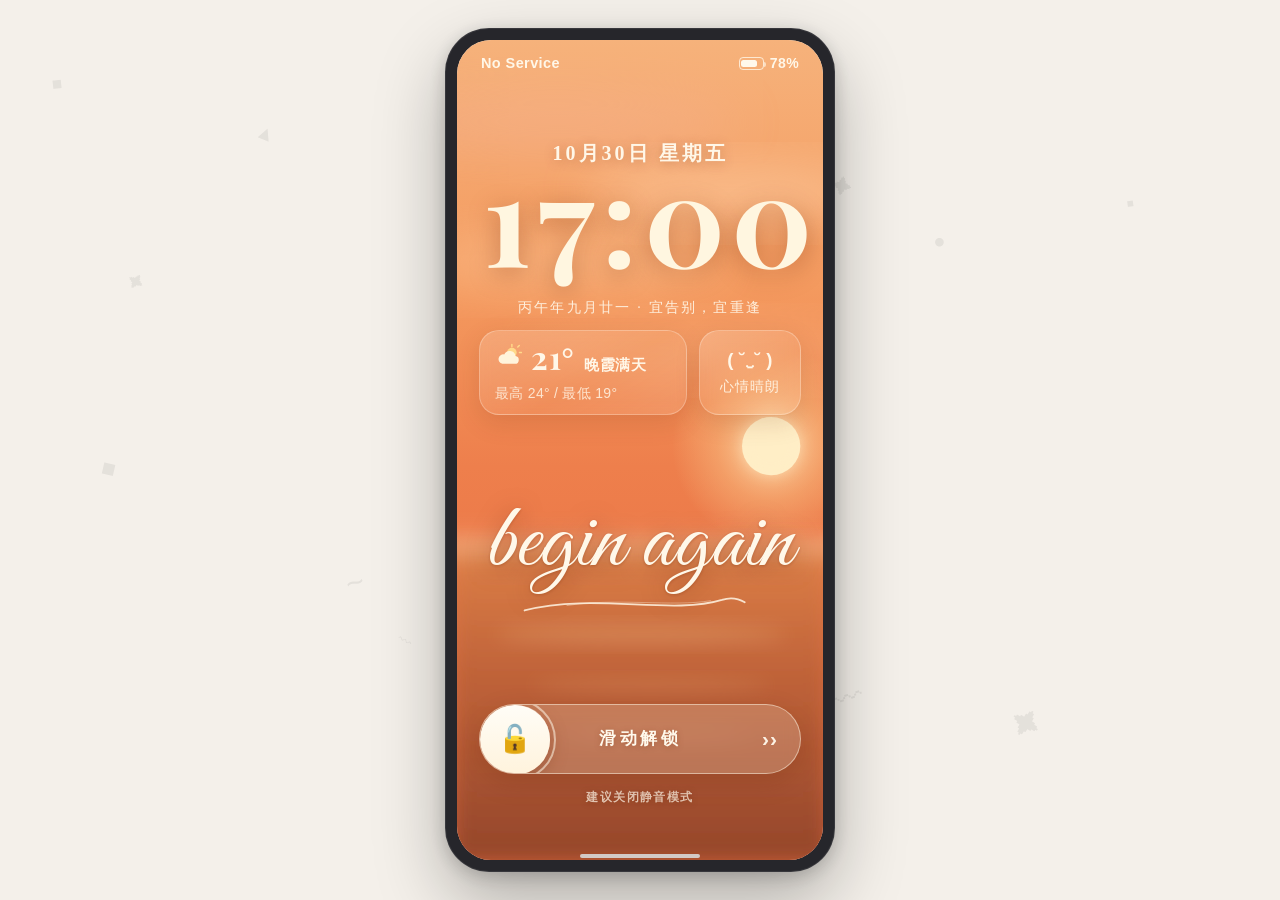
==== commit 53a82329: "feat: 滑动解锁 / 引导音效与节奏 / 第一关提示 / 终页告别信与配乐 - 锁屏：只保留滑动解锁，移除轻触解锁；audioNet 手势网与兜底按钮不变 - 微信页：虚线引导框改「隆重」音效 a" ====
--- a/index.html
+++ b/index.html
@@ -5,7 +5,7 @@
 <meta name="viewport" content="width=device-width, initial-scale=1.0, maximum-scale=1.0, user-scalable=no" />
 <title>Begin Again</title>
 <meta name="description" content="一只送给同事们的离职纪念网页小游戏。" />
-<link rel="stylesheet" href="style.css?v=20261020p" />
+<link rel="stylesheet" href="style.css?v=20261023a" />
 <!-- 工牌照（约 160KB）提前拉取，别等走到终页才开始下载 -->
 <link rel="preload" as="image" href="id-photo.svg?v=2" fetchpriority="low" />
 </head>
@@ -57,7 +57,7 @@
     </div>
   </div>
 
-<script src="sfx.js?v=20261020p"></script>
-<script src="main.js?v=20261020p"></script>
+<script src="sfx.js?v=20261023a"></script>
+<script src="main.js?v=20261023a"></script>
 </body>
 </html>
--- a/style.css
+++ b/style.css
@@ -11,10 +11,11 @@
 }
 
 /* =========================================================
-   《begin again》样式表（去重整理版）
-   设计语言：米卡其底 + 高饱和撞色，UI 骨架借鉴微信/胶囊
+   《begin again》样式表
+   设计语言：暖棕描边 + 米卡其纸感的手绘插画风；
+   锁屏是黄昏海面，大厅是同一间办公室的四年，终页是一张员工档案卡。
    - 字号阶梯：大头数字 64+ / 标题 24~30 / 正文 15 / 注脚 12~13
-   - 阴影克制：只留柔和环境影
+   - 阴影克制：只留柔和环境影 + 硬边「贴纸」投影
    - 颜色全部走 :root CSS 变量（由 main.js 的 THEME 注入）
    ========================================================= */
 
@@ -45,7 +46,6 @@
 }
 
 /* ---------- 字号阶梯 ---------- */
-.t-h1{ font-size:24px; font-weight:800; letter-spacing:.5px; }
 .t-body{ font-size:15px; font-weight:400; line-height:1.9; color:#3a362f; }
 .t-caption{ font-size:12px; font-weight:400; color:var(--muted); line-height:1.5; }
 
@@ -313,117 +313,19 @@
 }
 .guide-text{ font-size:14.5px; color:#7B5A3A; font-weight:700; line-height:1.9; margin-bottom:14px; white-space:pre-line; }
 .guide #btn-enter{ background:linear-gradient(135deg,#A9743B 0%,#7E5428 100%); color:#fff; border:none; }
+/* 引导框「隆重登场」：比通用的 .pop(.5s) 整整慢一倍，先压住再浮上来 */
+.guide.guide-in{ animation:guideIn 1s cubic-bezier(.22,1,.36,1) both; }
+@keyframes guideIn{
+  0%{ opacity:0; transform:translateY(30px) scale(.9); }
+  55%{ opacity:1; }
+  100%{ opacity:1; transform:translateY(0) scale(1); }
+}
 
 /* =========================================================
-   页面 B：回忆大厅（2×2 网格，撞色卡片）
+   通用小动画（旧大厅删掉后，这两个仍在用）
    ========================================================= */
-.hall{ position:relative; padding-top:30px; }
-/* 三个大小不同、位置不同的光晕 */
-.hall-glow{
-  position:absolute; top:-46px; left:50%; transform:translateX(-50%);
-  width:130%; height:230px; background:radial-gradient(ellipse at top, var(--a3) 0%, rgba(255,94,151,0) 62%);
-  opacity:.16; pointer-events:none;
-}
-.hall-glow.g2{
-  top:30%; left:15%; transform:none;
-  width:200px; height:200px; border-radius:50%;
-  background:radial-gradient(circle, var(--a1) 0%, rgba(255,216,89,0) 65%);
-  opacity:.1;
-  animation:glowDrift 14s ease-in-out infinite alternate;
-}
-.hall-glow.g3{
-  top:50%; right:10%; transform:none;
-  width:260px; height:260px; border-radius:50%;
-  background:radial-gradient(circle, var(--purple) 0%, rgba(180,120,255,0) 65%);
-  opacity:.08;
-  animation:glowDrift 18s ease-in-out infinite alternate-reverse;
-}
-@keyframes glowDrift{ from{ transform:translate(0,0);} to{ transform:translate(20px,-15px);} }
-.hall-decor{ position:absolute; inset:0; overflow:hidden; pointer-events:none; z-index:0; }
-.hall-decor i{
-  position:absolute; border-radius:50%; opacity:.32; animation:drift 6s ease-in-out infinite;
-  box-shadow:0 0 10px rgba(0,0,0,.05);
-}
-@keyframes drift{ 0%,100%{ transform:translateY(0); } 50%{ transform:translateY(-18px); } }
-.hall-title, .hall-sub, .lvl-grid, .hall-door{ position:relative; z-index:1; }
-.hall-title{ text-align:center; margin:0 0 8px; font-size:30px; font-weight:900; }
-.hall-sub{ text-align:center; margin:0 0 22px; }
-.lvl-grid{ display:grid; grid-template-columns:1fr 1fr; gap:18px; }
-.level-card{
-  border-radius:var(--radius-lg); padding:24px 12px 20px;
-  display:flex; flex-direction:column; align-items:center; text-align:center; gap:9px;
-  background:var(--lv-accent); color:var(--ink); cursor:pointer;
-  box-shadow:var(--soft-shadow); border:1px solid rgba(255,255,255,.35);
-  transition:transform .18s cubic-bezier(.34,1.56,.64,1), background .25s ease, box-shadow .2s ease;
-}
-.level-card.open:hover, .level-card.done:hover{ transform:translateY(-5px); box-shadow:var(--lift-shadow); }
-.level-card:active{ transform:scale(.97); }
-.level-card.locked{
-  background:#ece9e3; color:#b0aaa0; cursor:not-allowed; box-shadow:none; border-color:rgba(0,0,0,.05);
-  background-image:repeating-linear-gradient(45deg, rgba(0,0,0,.03) 0 6px, transparent 6px 12px);
-}
-.level-card.locked:active{ transform:none; }
-.level-card.done{ background:var(--lv-accent); border-color:rgba(255,255,255,.65); }
-.level-card.just-done{ animation:donePop .55s cubic-bezier(.34,1.56,.64,1); }
-@keyframes donePop{ 0%{ transform:scale(1.14); box-shadow:var(--lift-shadow); } 100%{ transform:scale(1); } }
-.lc-year{ font-size:12px; font-weight:700; letter-spacing:1px; color:rgba(26,26,26,.5); margin-top:-10px; }
-.level-card.locked .lc-year{ color:rgba(176,170,160,.9); }
-/* 第四关深绿底，年份用灰白色 */
-.level-card:nth-child(4) .lc-year{ color:rgba(255,255,255,.75); }
-.level-card:nth-child(4).done .lc-year{ color:rgba(255,255,255,.8); }
-.level-card:nth-child(4).locked .lc-year{ color:rgba(176,170,160,.9); }
-.lc-emoji{ font-size:47px; line-height:1; animation:cardFloat 3s ease-in-out infinite; }
-.level-card.locked .lc-emoji{ animation:none; opacity:.9; }
-.level-card.done .lc-emoji{ filter:none; animation:cardFloat 3s ease-in-out infinite; }
-.level-card:nth-child(1) .lc-emoji{ animation-delay:0s; }
-.level-card:nth-child(2) .lc-emoji{ animation-delay:.4s; }
-.level-card:nth-child(3) .lc-emoji{ animation-delay:.8s; }
-.level-card:nth-child(4) .lc-emoji{ animation-delay:1.2s; }
 @keyframes cardFloat{ 0%,100%{ transform:translateY(0) rotate(-2deg); } 50%{ transform:translateY(-10px) rotate(2deg); } }
-.lc-title{ font-size:16px; font-weight:800; color:var(--ink); }
-/* 各关标题与碎片文字颜色：与主题色适配 */
-.level-card:nth-child(1) .lc-title,
-.level-card:nth-child(1) .lc-frag{ color:#1A1A1A; }
-.level-card:nth-child(2) .lc-title,
-.level-card:nth-child(2) .lc-frag{ color:#08304F; }
-.level-card:nth-child(3) .lc-title,
-.level-card:nth-child(3) .lc-frag{ color:#6B0A28; }
-.level-card:nth-child(4) .lc-title,
-.level-card:nth-child(4) .lc-frag{ color:#fff; }
-.level-card.locked .lc-title{ color:#b0aaa0; }
-.lc-frag{
-  display:inline-flex; align-items:center; gap:3px; font-size:11.5px; font-weight:700;
-  background:var(--lv-accent); border-radius:999px; padding:4px 11px;
-  box-shadow:0 0 0 1px rgba(255,255,255,.5);
-}
-.level-card.done .lc-frag{ animation:fragPop .5s ease; }
 @keyframes fragPop{ 0%{ transform:scale(.5); } 60%{ transform:scale(1.18); } 100%{ transform:scale(1); } }
-
-/* 终极密码门：轻盈神秘风 */
-.hall-door{
-  margin-top:22px; text-align:center; padding:20px 16px; border-radius:var(--radius-lg);
-  border:2px dashed rgba(140,100,220,.3); background:linear-gradient(135deg,rgba(250,248,255,.6),rgba(248,244,252,.5));
-  transition:all .3s ease; cursor:not-allowed;
-  position:relative; overflow:hidden;
-}
-.hall-door::before{
-  content:""; position:absolute; inset:0;
-  background:radial-gradient(circle at 50% 0%, rgba(160,120,255,.06), transparent 70%);
-  pointer-events:none;
-}
-.hall-door .door-ico{ font-size:30px; line-height:1; filter:drop-shadow(0 0 4px rgba(140,100,220,.25)); }
-.hall-door .door-title{ font-size:15px; font-weight:700; margin-top:6px; color:rgba(120,90,180,.45); letter-spacing:1px; }
-.hall-door .door-sub{ font-size:12px; color:rgba(130,110,170,.35); margin-top:2px; }
-.hall-door.ready{
-  border:2px solid rgba(140,100,220,.45);
-  background:linear-gradient(135deg,rgba(252,250,255,.85),rgba(245,240,252,.75));
-  cursor:pointer;
-  box-shadow:0 4px 16px rgba(140,100,220,.12), inset 0 0 20px rgba(160,120,255,.04);
-}
-.hall-door.ready .door-title{ color:rgba(110,70,180,.7); text-shadow:0 0 6px rgba(160,120,255,.2); }
-.hall-door.ready .door-sub{ color:rgba(130,100,180,.5); }
-.hall-door.ready .door-ico{ animation:doorPulse 1.4s ease-in-out infinite; filter:drop-shadow(0 0 8px rgba(160,120,255,.4)); }
-@keyframes doorPulse{ 0%,100%{ transform:scale(1);} 50%{ transform:scale(1.1);} }
 
 /* =========================================================
    关卡 1：拨号
@@ -751,7 +653,7 @@
   100%{ opacity:0; transform:translate(-50%,-50%) translateY(-95px) translateX(var(--nx,0)) scale(1.2);}
 }
 
-/* ---------- 第 4 关：黄昏回忆（暖橙夕阳 + 极淡回忆） ---------- */
+/* ---------- 第 4 关：深绿夜幕（淡回忆浮标 + 薄荷光晕） ---------- */
 .bg-4{ background:linear-gradient(180deg,#26432F 0%,#18301F 45%,#0D1F14 100%); }
 .bg-4 .sun{
   position:absolute; top:4%; right:-10%; width:170px; height:170px; border-radius:50%;
@@ -871,8 +773,6 @@
 @keyframes blueGlow{ 0%,100%{ text-shadow:0 0 4px rgba(56,178,200,.45);} 50%{ text-shadow:0 0 14px rgba(56,178,200,.95), 0 0 26px rgba(30,150,180,.5);} }
 .pink-glow{ font-weight:900; color:#FF2F80; animation:pinkGlow 1.15s ease-in-out infinite; }
 @keyframes pinkGlow{ 0%,100%{ text-shadow:0 0 4px rgba(255,47,128,.45);} 50%{ text-shadow:0 0 15px rgba(255,47,128,.95), 0 0 28px rgba(255,120,190,.55);} }
-.green-glow{ font-weight:900; color:#16352A; animation:greenGlow 1.15s ease-in-out infinite; }
-@keyframes greenGlow{ 0%,100%{ text-shadow:0 0 4px rgba(22,53,42,.35);} 50%{ text-shadow:0 0 13px rgba(60,140,105,.85), 0 0 24px rgba(40,110,80,.45);} }
 @keyframes wordGlow{ 0%,100%{ text-shadow:none; } 50%{ text-shadow:0 0 12px rgba(61,220,132,.85); } }
 .showtime{ font-weight:900; letter-spacing:1px; animation:showtime 1.3s ease-in-out infinite; }
 @keyframes showtime{ 0%,100%{ color:var(--ink); text-shadow:none; } 50%{ color:var(--a3); text-shadow:0 0 14px rgba(255,94,151,.75); } }
@@ -987,16 +887,28 @@
 .fin-cell.days{ flex:.95; }
 .fin-cell.days b{ font-weight:800; }
 
-/* 预留：旧版「状态」印章格已移除，改到落款上盖章 */
-
 /* 信 */
 .fin-msg{ margin-top:16px; }
+/* 每段默认 display:none —— 不占位置。
+   告别信有十几段，如果一开始就全部占位，进终页会先看到一张 1700px 高的大白纸；
+   现在纸是「写一段、长一段」，段落出现多少，卡片就多高。 */
 .fin-msg p{
   margin:0 0 11px; font-size:13.5px; line-height:1.95; color:#4A3320;
-  opacity:0; transform:translateY(12px);
-  transition:opacity 1.2s cubic-bezier(.22,.61,.36,1), transform 1.2s cubic-bezier(.22,.61,.36,1);
-}
-.fin-msg p.on{ opacity:1; transform:none; }
+  display:none;
+}
+.fin-msg p.on{ display:block; animation:finLineIn 1.2s cubic-bezier(.22,.61,.36,1) both; }
+@keyframes finLineIn{
+  0%{ opacity:0; transform:translateY(12px); }
+  100%{ opacity:1; transform:translateY(0); }
+}
+/* 最后一句分两次落：段落先出来，后半句 1.5 秒后自己再淡上来 */
+.fin-tail .ft-b{
+  display:inline-block; opacity:0; transform:translateY(7px); filter:blur(3px);
+  transition:opacity 1.15s cubic-bezier(.22,.61,.36,1),
+             transform 1.15s cubic-bezier(.22,.61,.36,1),
+             filter 1.15s cubic-bezier(.22,.61,.36,1);
+}
+.fin-tail .ft-b.on{ opacity:1; transform:none; filter:none; }
 
 .fin-sign{
   text-align:right; font-size:15px; letter-spacing:3px; color:#6B4520;
@@ -1202,6 +1114,7 @@
    轻柔的漂浮 / 上升 / 追光一律保留——否则整页会变成一张静止画面 */
 @media(prefers-reduced-motion: reduce){
   .phone-frame.glitch{ animation:none; }
+  .fin-msg p.on{ animation:none; }
   .glow-word, .red-flash, .showtime, .hl-word{ animation:none !important; }
   /* 关掉动画时，第四关三个物品要直接显示出来，别停在 opacity:0 */
   .result-line.stagger .p1, .result-line.stagger .p2, .result-line.stagger .p3{ opacity:1 !important; }
@@ -1343,7 +1256,7 @@
 }
 
 /* =========================================================
-   锁屏页 v5 · 夕阳海面（纯渐变 SVG）· Didot 系时间 · 花体字标
+   锁屏页 · 夕阳海面（纯渐变 SVG）· Didot 系时间 · 花体字标 · 天气/心情毛玻璃卡
    ========================================================= */
 #view-lock{ padding:0; }
 #view-lock .lock{
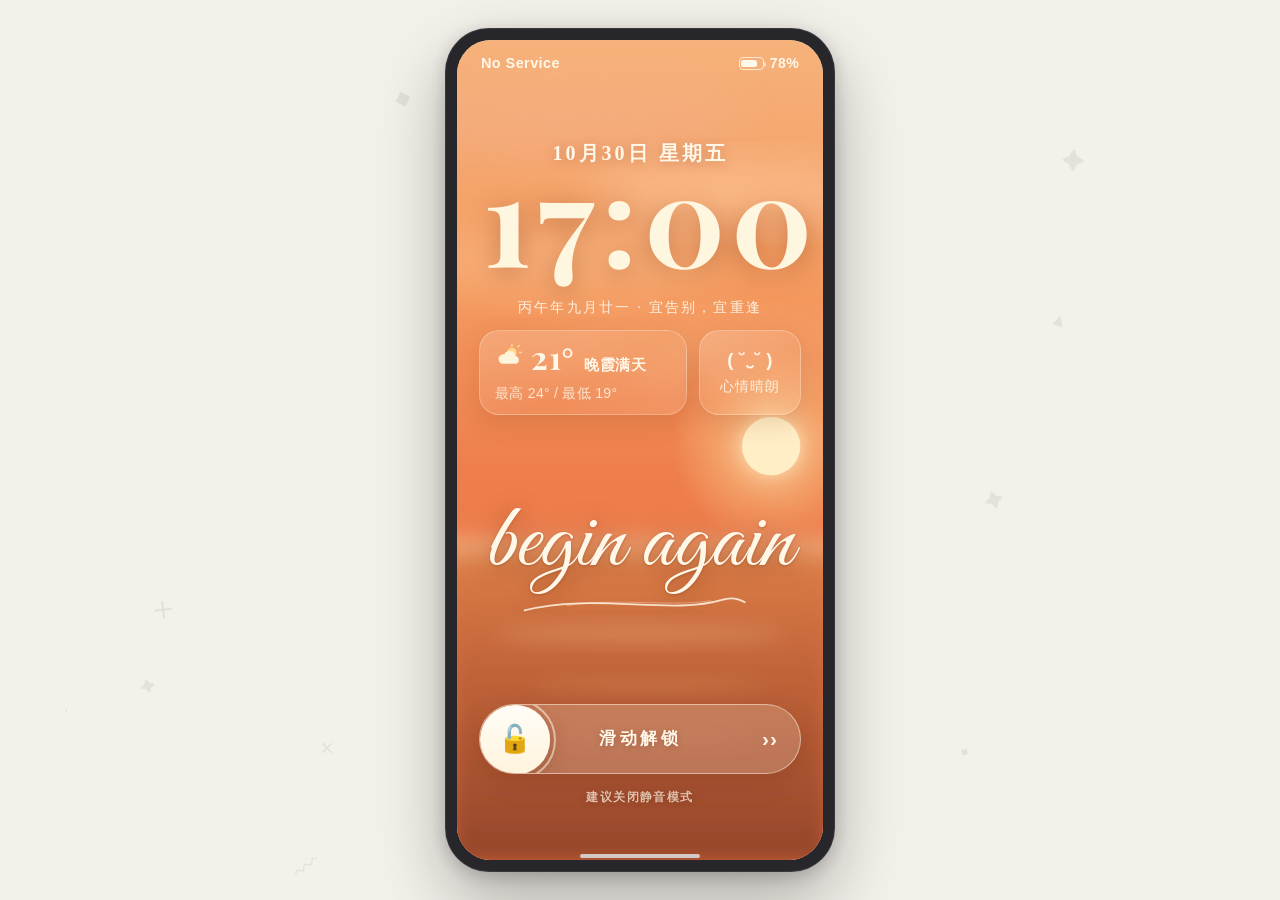
==== commit 7e5809bd: "feat: 第一关彩蛋号码 / 深红「组织部」 / 电话簿去图钉 / 终页改整篇+自动滚动 - 第一关导语「组织部」：橙 → 深红发光（#B3231C） - 电话簿弹窗去掉顶部图钉 emoji - 新" ====
--- a/index.html
+++ b/index.html
@@ -5,7 +5,7 @@
 <meta name="viewport" content="width=device-width, initial-scale=1.0, maximum-scale=1.0, user-scalable=no" />
 <title>Begin Again</title>
 <meta name="description" content="一只送给同事们的离职纪念网页小游戏。" />
-<link rel="stylesheet" href="style.css?v=20261023a" />
+<link rel="stylesheet" href="style.css?v=20261024a" />
 <!-- 工牌照（约 160KB）提前拉取，别等走到终页才开始下载 -->
 <link rel="preload" as="image" href="id-photo.svg?v=2" fetchpriority="low" />
 </head>
@@ -57,7 +57,7 @@
     </div>
   </div>
 
-<script src="sfx.js?v=20261023a"></script>
-<script src="main.js?v=20261023a"></script>
+<script src="sfx.js?v=20261024a"></script>
+<script src="main.js?v=20261024a"></script>
 </body>
 </html>
--- a/style.css
+++ b/style.css
@@ -238,6 +238,14 @@
 .red-flash{ font-weight:900; color:#D32F2F; animation:redFlash 1s ease-in-out infinite; }
 @keyframes redFlash{ 0%,100%{ text-shadow:0 0 4px rgba(211,47,47,.4); } 50%{ text-shadow:0 0 14px rgba(255,60,60,.9), 0 0 26px rgba(255,30,30,.5); } }
 .orange-flash{ font-weight:900; color:#FF7A18; animation:orangeFlash 1s ease-in-out infinite; }
+/* 比 .red-flash(#D32F2F) 再沉一档的红，专门给第一关的「组织部」用 */
+.deep-red-flash{ font-weight:900; color:#B3231C; animation:deepRedFlash 1.8s ease-in-out infinite; }
+@keyframes deepRedFlash{
+  0%,100%{ text-shadow:0 0 4px rgba(179,35,28,.40); }
+  50%{ text-shadow:0 0 13px rgba(214,46,36,.85), 0 0 24px rgba(179,35,28,.45); }
+}
+/* 彩蛋文案里的加重字（「爽朗」的爽） */
+.egg-strong{ font-weight:900; font-size:1.06em; color:#B3231C; letter-spacing:.5px; }
 @keyframes orangeFlash{
   0%,100%{ text-shadow:0 0 4px rgba(255,122,24,.45); }
   50%{ text-shadow:0 0 14px rgba(255,150,40,.95), 0 0 26px rgba(255,110,0,.55); }
@@ -357,7 +365,6 @@
 }
 @keyframes noteIn{ 0%{ transform:scale(.55) rotate(-8deg); opacity:0; } 100%{ transform:scale(1) rotate(-1.2deg); opacity:1; } }
 .note .tape{ position:absolute; top:-9px; left:50%; transform:translateX(-50%); width:66px; height:18px; background:rgba(247,232,192,.9); border:1px solid rgba(26,26,26,.12); border-radius:3px; }
-.note .pin{ position:absolute; top:-12px; left:50%; transform:translateX(-50%); font-size:16px; z-index:3; line-height:1; }
 .note-close{ position:absolute; top:8px; right:10px; font-size:20px; cursor:pointer; background:none; border:none; color:var(--ink); padding:2px 6px; }
 .note-title{ text-align:center; font-weight:800; font-size:16px; margin:0 0 6px; }
 .note-timer{ position:relative; width:40px; height:40px; border-radius:50%; margin:4px auto 6px; }
@@ -816,7 +823,7 @@
   padding:22px 16px 26px;
 }
 .fin-card{
-  position:relative; flex:0 0 auto;
+  position:relative; flex:1 1 auto;
   display:flex; flex-direction:column;
   background:#FFFCF6; border:2px solid #6B4520; border-radius:16px;
   box-shadow:5px 5px 0 #CBB08C;
@@ -940,12 +947,13 @@
 }
 
 /* 按钮组 */
+/* 还没出现时不能占位：否则「员工档案」那张卡会短一截，屏幕底下空一条 */
 .fin-actions{
-  display:flex; gap:10px; margin-top:14px;
+  display:flex; gap:10px; margin-top:0; height:0; overflow:hidden;
   opacity:0; transform:translateY(8px); pointer-events:none;
   transition:opacity .8s ease, transform .8s ease;
 }
-.fin-actions.on{ opacity:1; transform:none; pointer-events:auto; }
+.fin-actions.on{ height:auto; margin-top:14px; opacity:1; transform:none; pointer-events:auto; }
 .fin-actions .btn{ flex:1; }
 #view-final .btn-ghost{ border-color:#6B4520; color:#6B4520; }
 
@@ -1115,7 +1123,7 @@
 @media(prefers-reduced-motion: reduce){
   .phone-frame.glitch{ animation:none; }
   .fin-msg p.on{ animation:none; }
-  .glow-word, .red-flash, .showtime, .hl-word{ animation:none !important; }
+  .glow-word, .red-flash, .deep-red-flash, .showtime, .hl-word{ animation:none !important; }
   /* 关掉动画时，第四关三个物品要直接显示出来，别停在 opacity:0 */
   .result-line.stagger .p1, .result-line.stagger .p2, .result-line.stagger .p3{ opacity:1 !important; }
   .bg-4 .memo, .bg-1 .dust{ animation-duration:40s !important; }
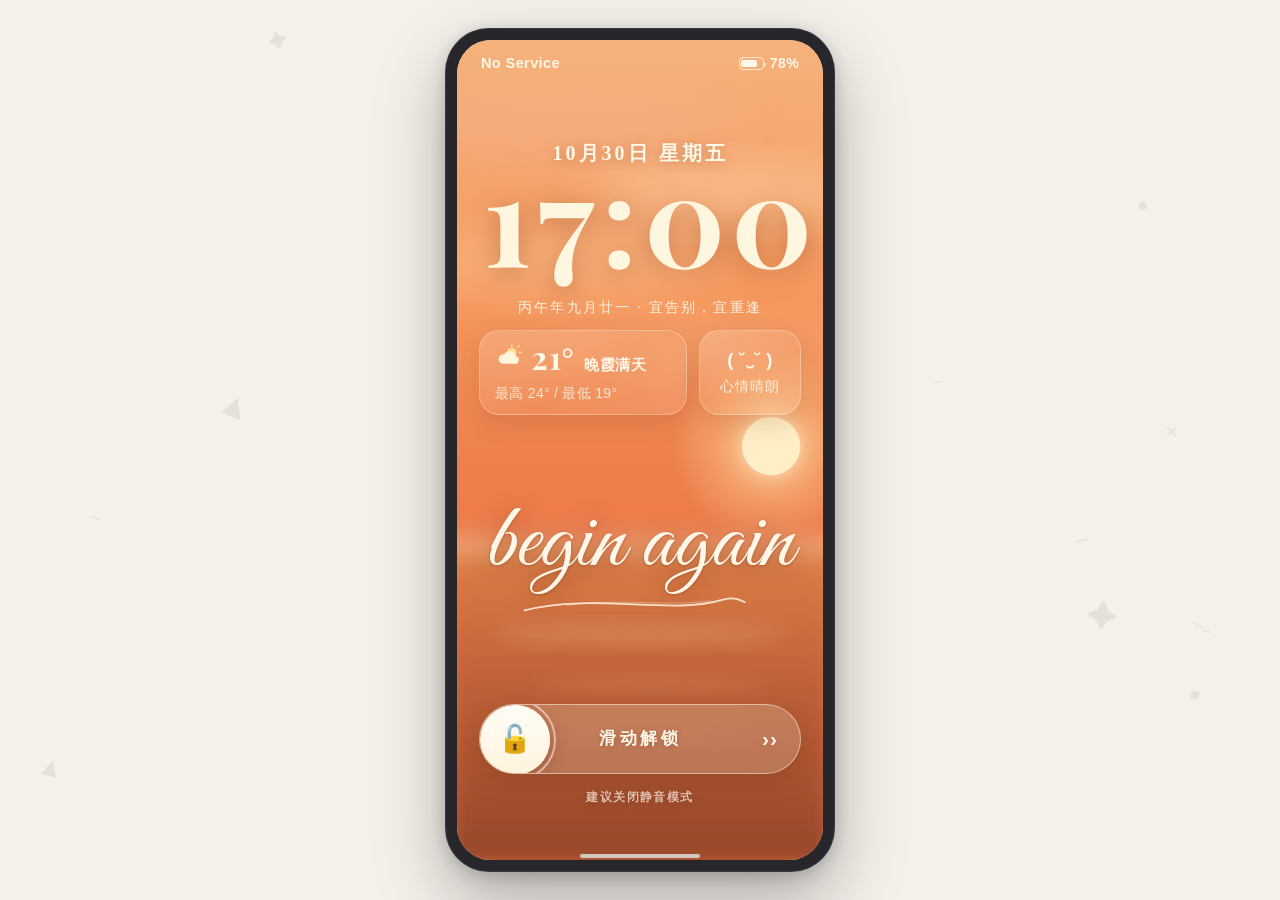
==== commit 119f2c81: "feat: 第四关 BGM 换曲且改为点「开始」后播 / 告别信补字与调慢 - 第四关背景音乐：不再一进关就播，点「开始」才起 - 换掉原曲：Am–F–C–G 抒情走向，56 BPM（原 77 BPM" ====
--- a/index.html
+++ b/index.html
@@ -5,7 +5,7 @@
 <meta name="viewport" content="width=device-width, initial-scale=1.0, maximum-scale=1.0, user-scalable=no" />
 <title>Begin Again</title>
 <meta name="description" content="一只送给同事们的离职纪念网页小游戏。" />
-<link rel="stylesheet" href="style.css?v=20261024a" />
+<link rel="stylesheet" href="style.css?v=20261024b" />
 <!-- 工牌照（约 160KB）提前拉取，别等走到终页才开始下载 -->
 <link rel="preload" as="image" href="id-photo.svg?v=2" fetchpriority="low" />
 </head>
@@ -57,7 +57,7 @@
     </div>
   </div>
 
-<script src="sfx.js?v=20261024a"></script>
-<script src="main.js?v=20261024a"></script>
+<script src="sfx.js?v=20261024b"></script>
+<script src="main.js?v=20261024b"></script>
 </body>
 </html>
--- a/style.css
+++ b/style.css
@@ -908,14 +908,6 @@
   0%{ opacity:0; transform:translateY(12px); }
   100%{ opacity:1; transform:translateY(0); }
 }
-/* 最后一句分两次落：段落先出来，后半句 1.5 秒后自己再淡上来 */
-.fin-tail .ft-b{
-  display:inline-block; opacity:0; transform:translateY(7px); filter:blur(3px);
-  transition:opacity 1.15s cubic-bezier(.22,.61,.36,1),
-             transform 1.15s cubic-bezier(.22,.61,.36,1),
-             filter 1.15s cubic-bezier(.22,.61,.36,1);
-}
-.fin-tail .ft-b.on{ opacity:1; transform:none; filter:none; }
 
 .fin-sign{
   text-align:right; font-size:15px; letter-spacing:3px; color:#6B4520;
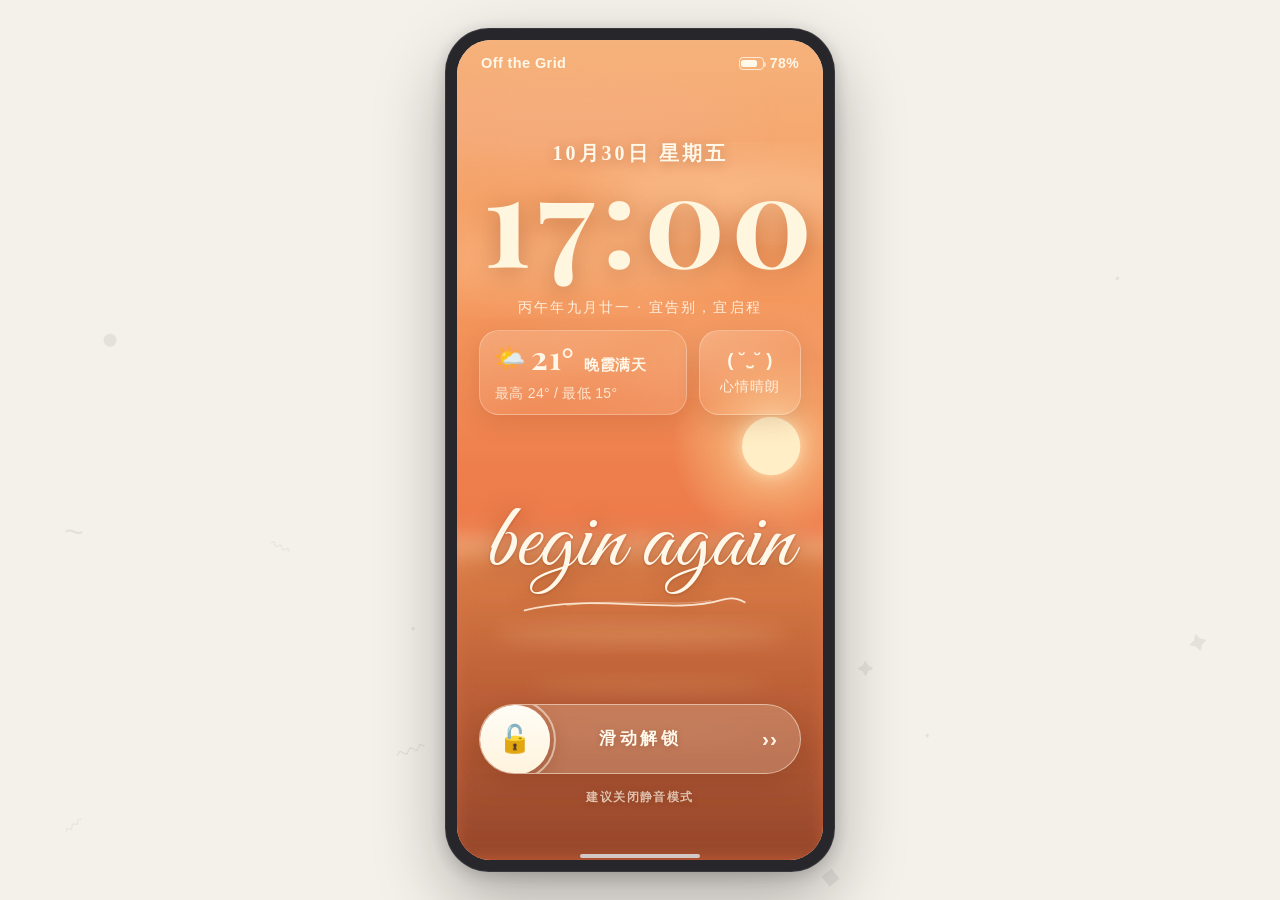
==== commit 1373ef26: "fix: 锁屏文案与天气图标 / 终页按钮预留位 / 信里改「不看朋友圈」 - 锁屏：No Service → Off the Grid；农历行改「宜告别，宜启程」；最低温 19° → 15° - 天" ====
--- a/index.html
+++ b/index.html
@@ -5,7 +5,7 @@
 <meta name="viewport" content="width=device-width, initial-scale=1.0, maximum-scale=1.0, user-scalable=no" />
 <title>Begin Again</title>
 <meta name="description" content="一只送给同事们的离职纪念网页小游戏。" />
-<link rel="stylesheet" href="style.css?v=20261024b" />
+<link rel="stylesheet" href="style.css?v=20261025a" />
 <!-- 工牌照（约 160KB）提前拉取，别等走到终页才开始下载 -->
 <link rel="preload" as="image" href="id-photo.svg?v=2" fetchpriority="low" />
 </head>
@@ -57,7 +57,7 @@
     </div>
   </div>
 
-<script src="sfx.js?v=20261024b"></script>
-<script src="main.js?v=20261024b"></script>
+<script src="sfx.js?v=20261025a"></script>
+<script src="main.js?v=20261025a"></script>
 </body>
 </html>
--- a/style.css
+++ b/style.css
@@ -939,13 +939,14 @@
 }
 
 /* 按钮组 */
-/* 还没出现时不能占位：否则「员工档案」那张卡会短一截，屏幕底下空一条 */
+/* 按钮的位置从进场就留好（透明不可点），出现时只淡入 —— 否则盖章后画面会先缩一下、
+   再冒按钮，跳两下。留白的高度稳定，档案卡自动把剩下的空间占满。 */
 .fin-actions{
-  display:flex; gap:10px; margin-top:0; height:0; overflow:hidden;
+  display:flex; gap:10px; margin-top:14px;
   opacity:0; transform:translateY(8px); pointer-events:none;
   transition:opacity .8s ease, transform .8s ease;
 }
-.fin-actions.on{ height:auto; margin-top:14px; opacity:1; transform:none; pointer-events:auto; }
+.fin-actions.on{ opacity:1; transform:none; pointer-events:auto; }
 .fin-actions .btn{ flex:1; }
 #view-final .btn-ghost{ border-color:#6B4520; color:#6B4520; }
 
@@ -1318,6 +1319,15 @@
 .lc-weather{ flex:2; align-items:flex-start; }
 .lc-row1{ display:flex; align-items:baseline; gap:9px; white-space:nowrap; }
 .lc-ico{ width:27px; height:27px; flex:none; align-self:baseline; margin-bottom:-11px; }
+/* 天气图标改成 emoji：外框宽高、基线、-11px 的下移全部沿用 .lc-ico，
+   所以「21°」「晚霞满天」的位置不会跟着动；emoji 本身绝对定位在框里，
+   单独调 translateY 的第二个数值就能上下挪，行高完全不受影响。 */
+.lc-emoji{ position:relative; }
+.lc-emoji > span{
+  position:absolute; left:50%; top:50%;
+  transform:translate(-50%,-50%) translateY(2px);
+  font-size:26px; line-height:1;
+}
 .lc-weather b{
   font-family:"Playfair Sub","Didot",Georgia,serif;
   font-size:32px; font-weight:700; line-height:1; letter-spacing:.02em;
@@ -1497,6 +1507,7 @@
   .lock-sub{ margin-top:4px; font-size:12.5px; }
   .lc-weather b{ font-size:28px; }
   .lc-ico{ width:24px; height:24px; }
+  .lc-emoji > span{ font-size:23px; }
 }
 
 /* 真机音频诊断面板（锁屏连点状态栏 5 次打开） */
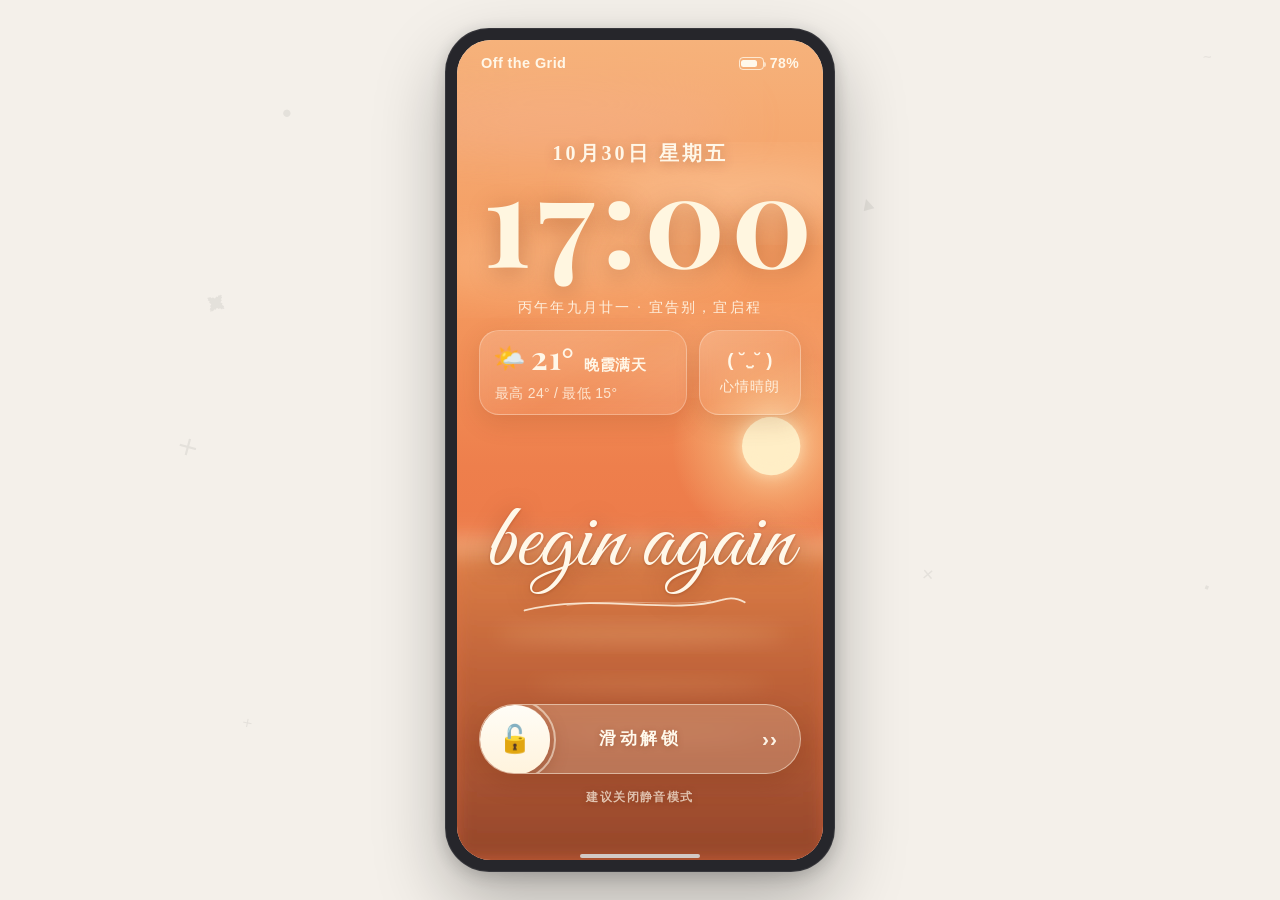
==== commit ce591f46: "fix: 彩蛋改回错误提示与失败音 / 告别信排版与节奏 - 彩蛋号码：提示改「📵 嘟——嘟—— 打错了」、走忙音 SFX.wrong，   弹窗开场用 SFX.failPop（与乱拨号码一致），不再" ====
--- a/index.html
+++ b/index.html
@@ -5,7 +5,7 @@
 <meta name="viewport" content="width=device-width, initial-scale=1.0, maximum-scale=1.0, user-scalable=no" />
 <title>Begin Again</title>
 <meta name="description" content="一只送给同事们的离职纪念网页小游戏。" />
-<link rel="stylesheet" href="style.css?v=20261025a" />
+<link rel="stylesheet" href="style.css?v=20261028a" />
 <!-- 工牌照（约 160KB）提前拉取，别等走到终页才开始下载 -->
 <link rel="preload" as="image" href="id-photo.svg?v=2" fetchpriority="low" />
 </head>
@@ -57,7 +57,7 @@
     </div>
   </div>
 
-<script src="sfx.js?v=20261025a"></script>
-<script src="main.js?v=20261025a"></script>
+<script src="sfx.js?v=20261028a"></script>
+<script src="main.js?v=20261028a"></script>
 </body>
 </html>
--- a/style.css
+++ b/style.css
@@ -244,8 +244,8 @@
   0%,100%{ text-shadow:0 0 4px rgba(179,35,28,.40); }
   50%{ text-shadow:0 0 13px rgba(214,46,36,.85), 0 0 24px rgba(179,35,28,.45); }
 }
-/* 彩蛋文案里的加重字（「爽朗」的爽） */
-.egg-strong{ font-weight:900; font-size:1.06em; color:#B3231C; letter-spacing:.5px; }
+/* 彩蛋文案里的「爽」：只做一点倾斜，字号/颜色/字重都和旁边一样 */
+.egg-strong{ font-style:italic; }
 @keyframes orangeFlash{
   0%,100%{ text-shadow:0 0 4px rgba(255,122,24,.45); }
   50%{ text-shadow:0 0 14px rgba(255,150,40,.95), 0 0 26px rgba(255,110,0,.55); }
@@ -902,6 +902,11 @@
 .fin-msg p{
   margin:0 0 11px; font-size:13.5px; line-height:1.95; color:#4A3320;
   display:none;
+  text-indent:2em;                 /* 段首空两格，像一封真的信 */
+  text-align:justify;              /* 两端对齐 */
+  text-justify:inter-ideograph;    /* 中文按字距拉开，不把字拆到两边 */
+  line-break:strict;               /* 行首禁则：标点不落在行首 */
+  hanging-punctuation:allow-end;
 }
 .fin-msg p.on{ display:block; animation:finLineIn 1.2s cubic-bezier(.22,.61,.36,1) both; }
 @keyframes finLineIn{
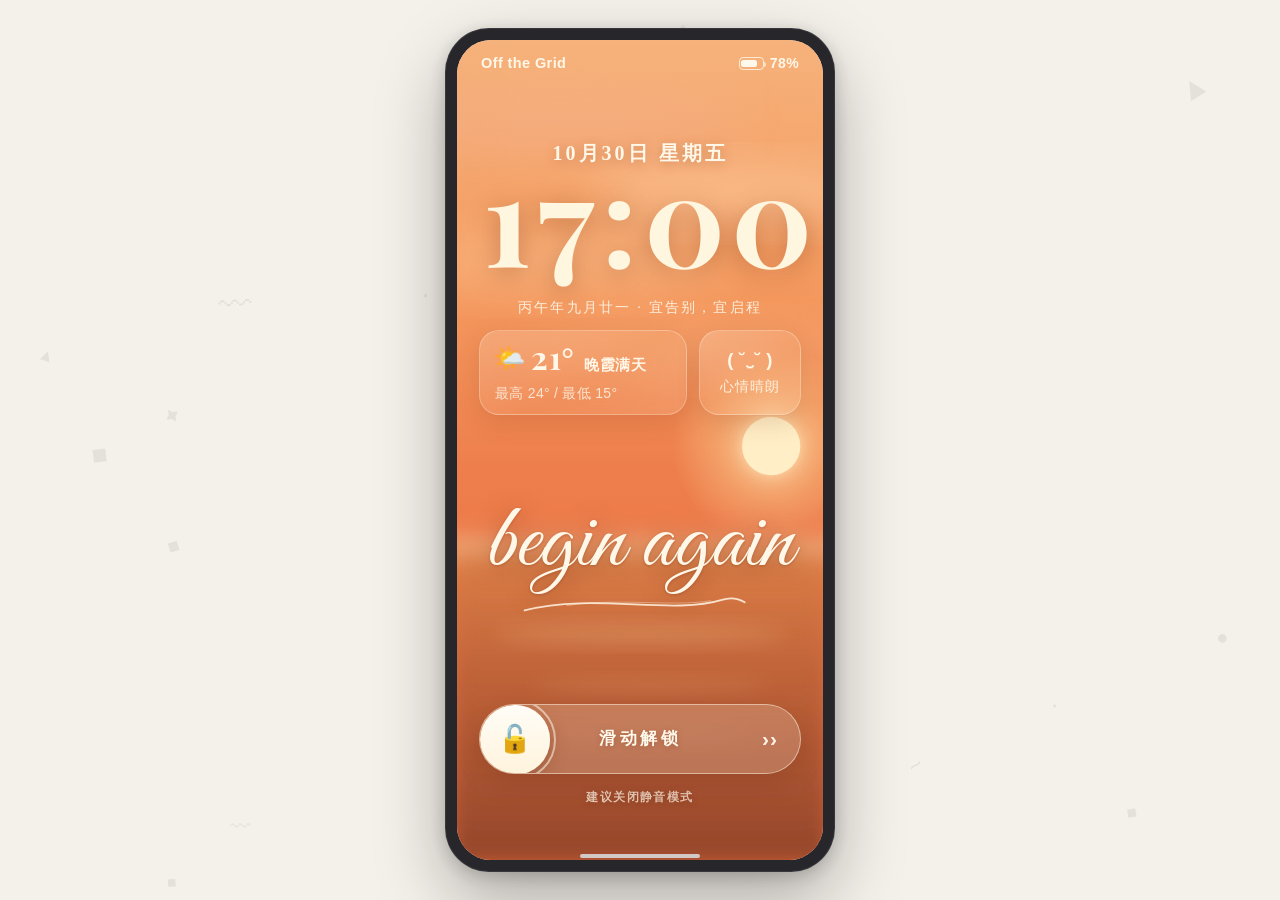
==== commit a7447825: "电话簿调整：人力资源部换神经内科88393550，消化内科改88374907，彩蛋号码同步，神经内科首句改10楼" ====
--- a/index.html
+++ b/index.html
@@ -58,6 +58,6 @@
   </div>
 
 <script src="sfx.js?v=20261028a"></script>
-<script src="main.js?v=20261028a"></script>
+<script src="main.js?v=20261028b"></script>
 </body>
 </html>
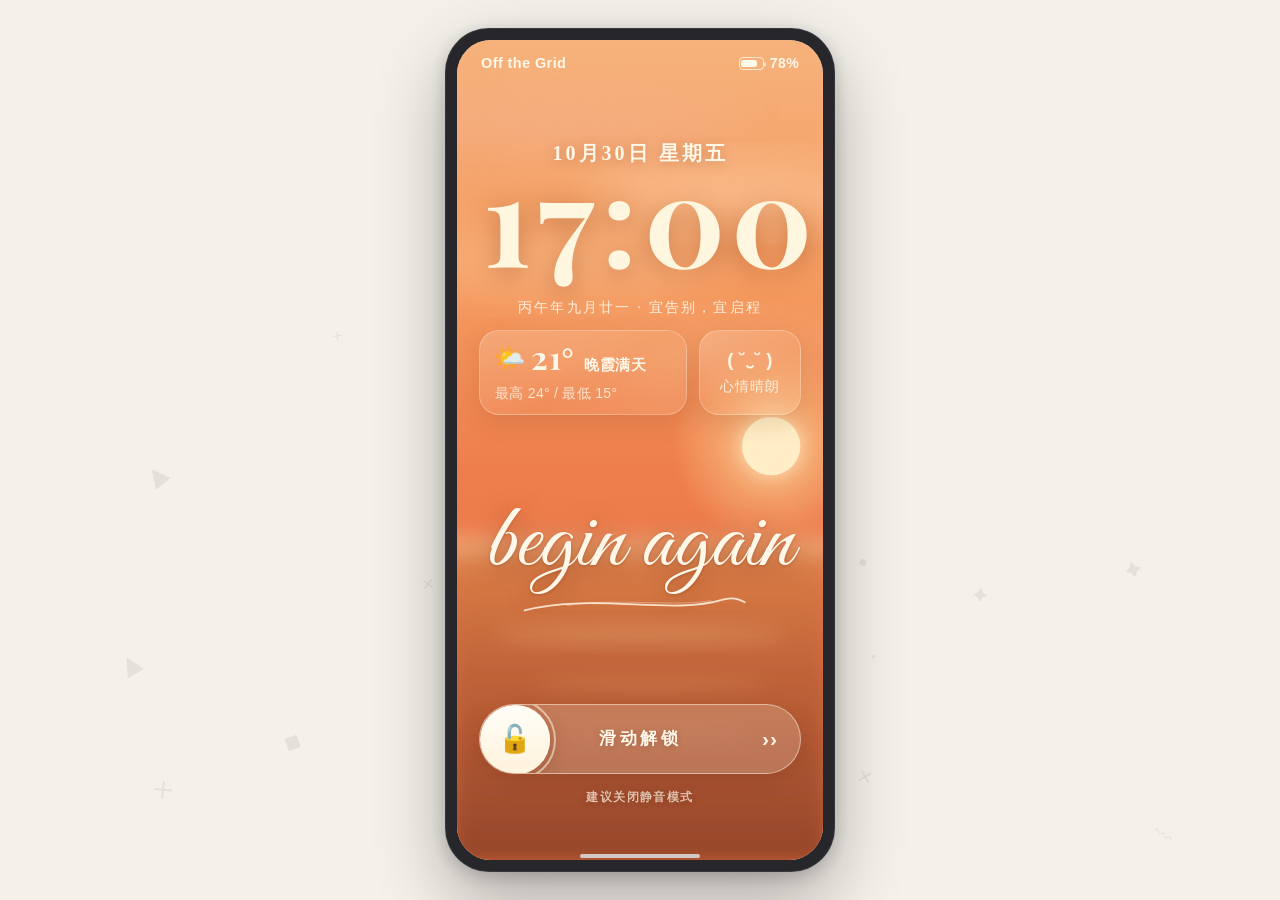
==== commit f8f7121e: "引导框音效只留上扬四连音；终页读信前停顿 2.2s→1.7s" ====
--- a/index.html
+++ b/index.html
@@ -57,7 +57,7 @@
     </div>
   </div>
 
-<script src="sfx.js?v=20261028a"></script>
-<script src="main.js?v=20261028b"></script>
+<script src="sfx.js?v=20261028c"></script>
+<script src="main.js?v=20261028c"></script>
 </body>
 </html>
